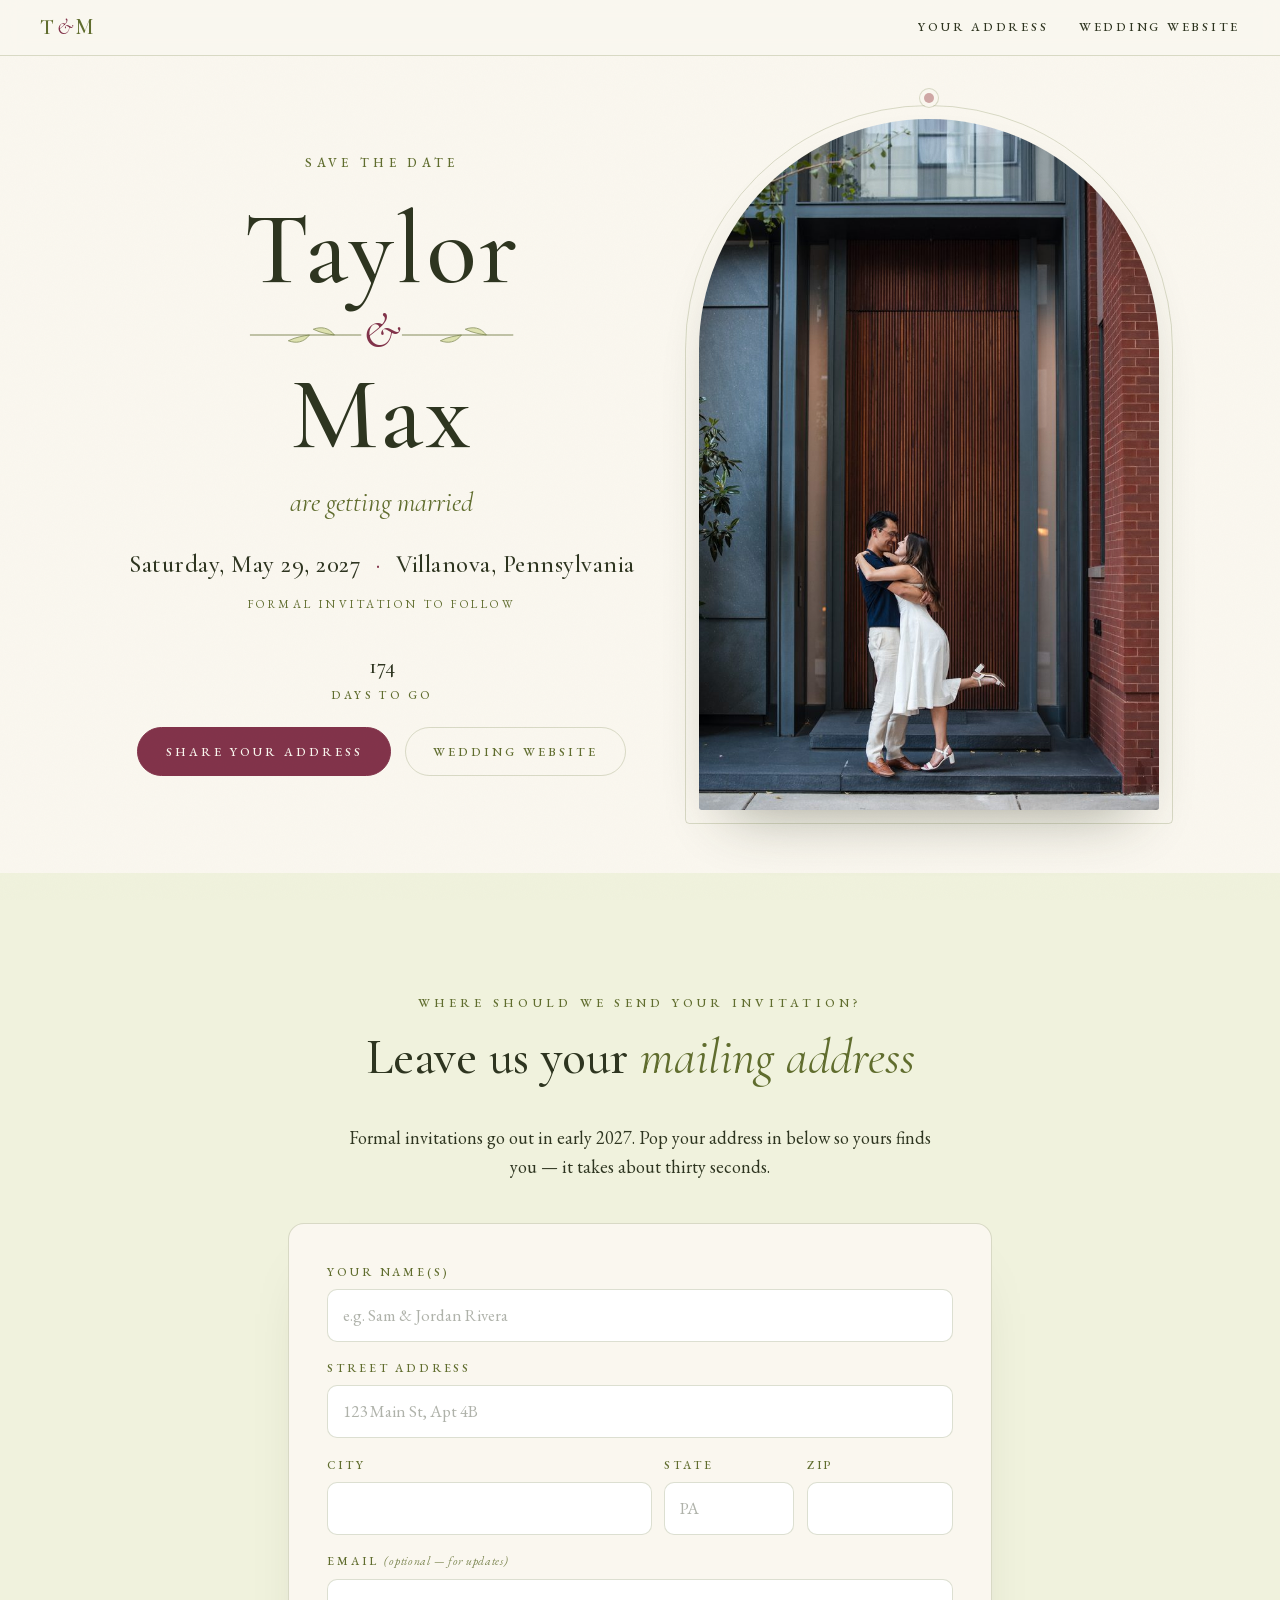
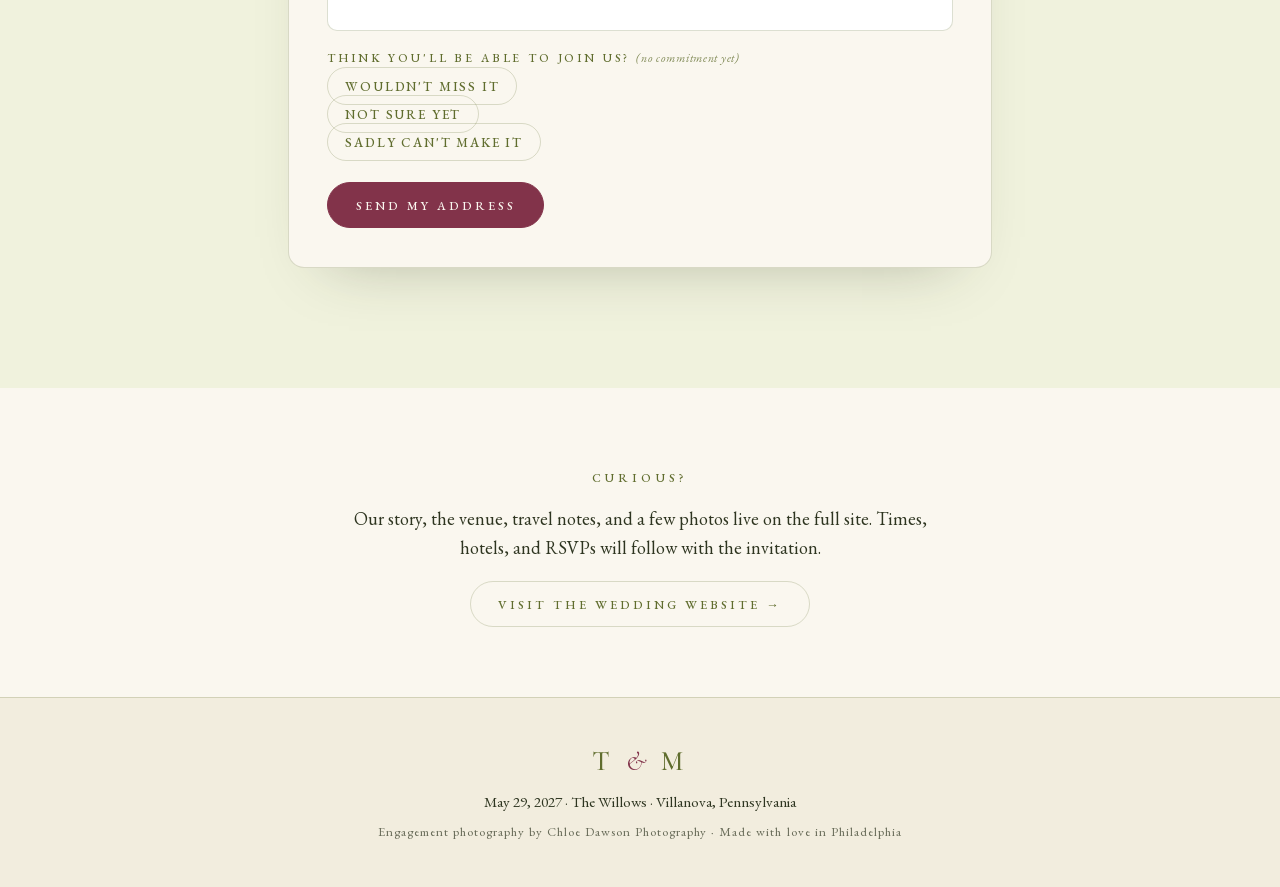
==== index.html @ 6a50643a "Save-the-date front door with mailing-address form; full site moved to /details/ (story trimmed, gal" ====
<!DOCTYPE html>
<html lang="en" class="no-js">
<head>
<meta charset="utf-8">
<meta name="viewport" content="width=device-width, initial-scale=1">
<title>Save the Date — Taylor &amp; Max, May 29, 2027</title>
<meta name="description" content="Save the date: Taylor &amp; Max are getting married Saturday, May 29, 2027 in Villanova, Pennsylvania. Share your mailing address so we can send your invitation.">
<link rel="canonical" href="https://maxandtaylor2027.com/">
<meta property="og:title" content="Save the Date — Taylor &amp; Max, May 29, 2027">
<meta property="og:description" content="Save the date: Taylor &amp; Max are getting married Saturday, May 29, 2027 in Villanova, Pennsylvania. Formal invitation to follow.">
<meta property="og:type" content="website">
<meta property="og:url" content="https://maxandtaylor2027.com/">
<meta property="og:image" content="https://maxandtaylor2027.com/img/og.jpg">
<meta property="og:image:width" content="1200">
<meta property="og:image:height" content="630">
<meta name="theme-color" content="#FAF7EF">
<link rel="icon" href="/favicon.svg" type="image/svg+xml">
<link rel="preload" href="/fonts/CormorantGaramond-400.woff2" as="font" type="font/woff2" crossorigin>
<link rel="preload" href="/fonts/CormorantGaramond-400i.woff2" as="font" type="font/woff2" crossorigin>
<link rel="stylesheet" href="/css/styles.css">
</head>
<body class="std">

<header class="topbar" id="top">
  <a class="monogram" href="#top" aria-label="Taylor and Max — back to top">T<span class="amp">&amp;</span>M</a>
  <nav class="topnav" aria-label="Sections">
    <a href="#address">Your address</a>
    <a href="/details/">Wedding website</a>
  </nav>
</header>

<main>

<section class="hero std-hero">
  <div class="hero-text">
    <p class="eyebrow reveal">Save the Date</p>
    <h1 class="names">
      <span class="reveal d1">Taylor</span>
      <span class="ampline reveal d2"><svg class="sprig sprig-left" viewBox="0 0 120 24" aria-hidden="true"><path d="M118 12 C 90 12, 60 12, 2 12" /><path d="M30 12 C 36 4, 44 3, 52 6 C 44 10, 36 11, 30 12 Z" class="leaf"/><path d="M56 12 C 62 20, 70 21, 78 18 C 70 14, 62 13, 56 12 Z" class="leaf"/></svg><em>&amp;</em><svg class="sprig" viewBox="0 0 120 24" aria-hidden="true"><path d="M2 12 C 30 12, 60 12, 118 12" /><path d="M90 12 C 84 4, 76 3, 68 6 C 76 10, 84 11, 90 12 Z" class="leaf"/><path d="M64 12 C 58 20, 50 21, 42 18 C 50 14, 58 13, 64 12 Z" class="leaf"/></svg></span>
      <span class="reveal d3">Max</span>
    </h1>
    <p class="hero-sub reveal d4"><em>are getting married</em></p>
    <p class="hero-date reveal d4">Saturday, May 29, 2027 <span class="dot">&middot;</span> Villanova, Pennsylvania</p>
    <p class="hero-note reveal d5">Formal invitation to follow</p>
    <div class="hero-meta reveal d5">
      <p class="countdown" id="countdown" aria-live="off"></p>
      <div class="hero-actions">
        <a class="btn" href="#address">Share your address</a>
        <a class="btn btn-ghost" href="/details/">Wedding website</a>
      </div>
    </div>
  </div>
  <figure class="hero-photo reveal-photo">
    <img src="/img/p150-md.jpg" srcset="/img/p150-md.jpg 733w, /img/p150-lg.jpg 1067w" sizes="(max-width: 900px) 92vw, 44vw" width="733" height="1100" alt="Taylor and Max kissing in a doorway, Taylor's heel kicked up" fetchpriority="high" decoding="async">
  </figure>
</section>

<section class="section address" id="address">
  <div class="measure">
    <p class="kicker reveal">Where should we send your invitation?</p>
    <h2 class="reveal">Leave us your <em>mailing address</em></h2>
    <p class="prose-wide center reveal">Formal invitations go out in early 2027. Pop your address in below so yours finds you &mdash; it takes about thirty seconds.</p>

    <form class="card reveal" id="addrForm" action="https://formsubmit.co/maxshinreceipts@gmail.com" method="POST" novalidate>
      <input type="hidden" name="_subject" value="Wedding address: new reply">
      <input type="hidden" name="_next" value="https://maxandtaylor2027.com/thanks/">
      <input type="hidden" name="_template" value="table">
      <input type="hidden" name="_captcha" value="false">
      <input type="text" name="_honey" class="hp" tabindex="-1" autocomplete="off" aria-hidden="true">

      <div class="field">
        <label for="f-name">Your name(s)</label>
        <input id="f-name" name="Name(s)" type="text" required autocomplete="name" placeholder="e.g. Sam &amp; Jordan Rivera">
      </div>
      <div class="field">
        <label for="f-street">Street address</label>
        <input id="f-street" name="Street" type="text" required autocomplete="street-address" placeholder="123 Main St, Apt 4B">
      </div>
      <div class="field-row">
        <div class="field grow">
          <label for="f-city">City</label>
          <input id="f-city" name="City" type="text" required autocomplete="address-level2">
        </div>
        <div class="field small">
          <label for="f-state">State</label>
          <input id="f-state" name="State" type="text" required autocomplete="address-level1" placeholder="PA">
        </div>
        <div class="field small">
          <label for="f-zip">ZIP</label>
          <input id="f-zip" name="ZIP" type="text" required inputmode="numeric" autocomplete="postal-code">
        </div>
      </div>
      <div class="field">
        <label for="f-email">Email <span class="opt">(optional &mdash; for updates)</span></label>
        <input id="f-email" name="Email" type="email" autocomplete="email">
      </div>

      <fieldset class="field choice">
        <legend>Think you'll be able to join us? <span class="opt">(no commitment yet)</span></legend>
        <label class="pill"><input type="radio" name="Planning to attend" value="Wouldn't miss it"><span>Wouldn't miss it</span></label>
        <label class="pill"><input type="radio" name="Planning to attend" value="Not sure yet"><span>Not sure yet</span></label>
        <label class="pill"><input type="radio" name="Planning to attend" value="Sadly can't make it"><span>Sadly can't make it</span></label>
      </fieldset>

      <div class="submit-row">
        <button class="btn" type="submit" id="submitBtn">Send my address</button>
        <p class="form-msg" id="formMsg" role="status" aria-live="polite"></p>
      </div>
    </form>

  </div>
</section>

<section class="section peek">
  <div class="measure center">
    <p class="kicker reveal">Curious?</p>
    <p class="prose-wide reveal">Our story, the venue, travel notes, and a few photos live on the full site. Times, hotels, and RSVPs will follow with the invitation.</p>
    <p class="reveal"><a class="btn btn-ghost" href="/details/">Visit the wedding website &rarr;</a></p>
  </div>
</section>

</main>

<footer class="footer">
  <p class="foot-monogram">T <em>&amp;</em> M</p>
  <p>May 29, 2027 &middot; The Willows &middot; Villanova, Pennsylvania</p>
  <p class="foot-credit">Engagement photography by Chloe Dawson Photography &middot; Made with love in Philadelphia</p>
</footer>

<script src="/js/main.js" defer></script>
<script src="/js/address.js" defer></script>
</body>
</html>
---- css/styles.css ----
/* ————————————————————————————————————————————————
   Taylor & Max · May 29 2027 · maxandtaylor2027.com
   Palette from Taylor's board: olive #606D2E · celadon #D5DB9C
   dusty rose #CFA7A5 · berry #82334A · cream paper base
———————————————————————————————————————————————— */

/* Variable fonts: one file per style covers the full weight range */
@font-face { font-family:'Cormorant Garamond'; src:url('/fonts/CormorantGaramond-400.woff2') format('woff2'); font-weight:400 600; font-style:normal; font-display:swap; }
@font-face { font-family:'Cormorant Garamond'; src:url('/fonts/CormorantGaramond-400i.woff2') format('woff2'); font-weight:400; font-style:italic; font-display:swap; }
@font-face { font-family:'EB Garamond'; src:url('/fonts/EBGaramond-400.woff2') format('woff2'); font-weight:400 500; font-style:normal; font-display:swap; }
@font-face { font-family:'EB Garamond'; src:url('/fonts/EBGaramond-400i.woff2') format('woff2'); font-weight:400; font-style:italic; font-display:swap; }

:root{
  --cream:#FAF7EF;
  --cream-deep:#F2EDDE;
  --wash:#F0F2DD;
  --celadon:#D5DB9C;
  --olive:#606D2E;
  --olive-deep:#3E4823;
  --ink:#2E3520;
  --rose:#CFA7A5;
  --rose-deep:#B98784;
  --berry:#82334A;
  --hairline:rgba(96,109,46,.22);
  --display:'Cormorant Garamond', 'Iowan Old Style', Georgia, serif;
  --body:'EB Garamond', Georgia, serif;
  --ease:cubic-bezier(.22,.61,.21,1);
}

*{ box-sizing:border-box; margin:0; padding:0; }
html{ scroll-behavior:smooth; }
body{
  font-family:var(--body);
  color:var(--ink);
  background:var(--cream);
  line-height:1.6;
  font-size:1.125rem;
  -webkit-font-smoothing:antialiased;
  overflow-x:hidden;
}
/* paper grain */
body::after{
  content:""; position:fixed; inset:0; z-index:3; pointer-events:none;
  background-image:url("data:image/svg+xml,%3Csvg xmlns='http://www.w3.org/2000/svg' width='240' height='240'%3E%3Cfilter id='n'%3E%3CfeTurbulence type='fractalNoise' baseFrequency='0.9' numOctaves='2'/%3E%3C/filter%3E%3Crect width='240' height='240' filter='url(%23n)' opacity='0.5'/%3E%3C/svg%3E");
  opacity:.05; mix-blend-mode:multiply;
}
img{ max-width:100%; display:block; }
a{ color:var(--berry); text-decoration-color:rgba(130,51,74,.35); text-underline-offset:3px; }
a:hover{ text-decoration-color:var(--berry); }
::selection{ background:var(--celadon); color:var(--ink); }

/* ————— top bar ————— */
.topbar{
  position:sticky; top:0; z-index:20;
  display:flex; align-items:center; justify-content:space-between;
  padding:.65rem clamp(1rem,4vw,2.5rem);
  background:color-mix(in srgb, var(--cream) 86%, transparent);
  backdrop-filter:blur(10px); -webkit-backdrop-filter:blur(10px);
  border-bottom:1px solid var(--hairline);
}
.monogram{
  font-family:var(--display); font-weight:600; font-size:1.35rem;
  letter-spacing:.12em; color:var(--olive); text-decoration:none;
}
.monogram .amp{ color:var(--berry); font-style:italic; font-weight:400; }
.topnav{ display:flex; gap:clamp(.9rem,2.5vw,1.9rem); overflow-x:auto; scrollbar-width:none; }
.topnav::-webkit-scrollbar{ display:none; }
.topnav a{
  font-family:var(--body); font-weight:500; font-size:.78rem;
  letter-spacing:.22em; text-transform:uppercase;
  color:var(--ink); text-decoration:none; white-space:nowrap;
  padding:.3rem 0; border-bottom:1px solid transparent;
  transition:color .25s, border-color .25s;
}
.topnav a:hover{ color:var(--berry); border-color:var(--berry); }

/* ————— hero ————— */
.hero{
  display:grid; grid-template-columns:1.05fr .95fr; align-items:center;
  gap:clamp(2rem,5vw,4.5rem);
  padding:clamp(2.5rem,7vh,5.5rem) clamp(1.25rem,6vw,5.5rem);
  min-height:88vh;
}
.hero-text{ max-width:34rem; justify-self:end; text-align:center; }
.eyebrow{
  font-size:.8rem; letter-spacing:.34em; text-transform:uppercase;
  color:var(--olive); font-weight:500; margin-bottom:clamp(1.2rem,3vh,2rem);
}
.names{ font-family:var(--display); font-weight:500; color:var(--ink); line-height:.95; }
.names > span{ display:block; }
.names span:first-child, .names span:last-child{ font-size:clamp(3.4rem,9vw,6.5rem); letter-spacing:.02em; }
.ampline{ display:flex; align-items:center; justify-content:center; gap:.9rem; margin:.5rem 0; }
.ampline em{
  font-family:var(--display); font-style:italic; font-weight:400;
  font-size:clamp(1.9rem,4.5vw,3.1rem); color:var(--berry); line-height:1;
}
.sprig{ width:clamp(60px,9vw,120px); height:24px; }
.sprig path{ fill:none; stroke:var(--olive); stroke-width:1.1; opacity:.75; }
.sprig path.leaf{ fill:var(--celadon); stroke:var(--olive); stroke-width:.8; }
.sprig-left{ transform:scaleX(-1); }
.hero-sub{
  font-family:var(--display); font-style:italic; font-size:clamp(1.25rem,2.6vw,1.7rem);
  color:var(--olive); margin-top:1.1rem;
}
.hero-date{
  font-family:var(--display); font-weight:500; font-size:clamp(1.15rem,2.4vw,1.55rem);
  color:var(--ink); margin-top:1.3rem; letter-spacing:.02em;
}
.hero-date .dot{ color:var(--berry); padding:0 .35em; }
.hero-note{
  font-family:var(--body); font-size:.72rem; letter-spacing:.3em; text-transform:uppercase;
  color:var(--olive); margin-top:.6rem;
}
.hero-meta{ margin-top:clamp(1.6rem,4vh,2.6rem); }
.countdown{
  font-family:var(--display); font-weight:500; font-size:1.35rem; color:var(--ink);
  min-height:1.6em;
}
.countdown small{
  font-family:var(--body); font-size:.72rem; letter-spacing:.3em; text-transform:uppercase;
  color:var(--olive); display:block; margin-top:.15rem;
}
.hero-actions{ display:flex; gap:.9rem; justify-content:center; margin-top:1.4rem; flex-wrap:wrap; }
.btn{
  font-family:var(--body); font-weight:500; font-size:.78rem;
  letter-spacing:.24em; text-transform:uppercase; text-decoration:none;
  color:var(--cream); background:var(--berry);
  padding:.85rem 1.7rem; border-radius:999px;
  border:1px solid var(--berry);
  transition:background .3s, color .3s, transform .3s var(--ease), box-shadow .3s;
}
.btn:hover{ background:#6E2A3E; transform:translateY(-2px); box-shadow:0 10px 24px -12px rgba(130,51,74,.55); }
.btn-ghost{ background:transparent; color:var(--olive); border-color:var(--hairline); }
.btn-ghost:hover{ background:var(--wash); color:var(--olive-deep); box-shadow:none; }

.hero-photo{ position:relative; justify-self:start; width:min(100%,460px); }
.hero-photo img{
  width:100%; height:auto;
  border-radius:999px 999px 12px 12px;
  box-shadow:0 30px 60px -30px rgba(46,53,32,.45);
}
.hero-photo::before{
  content:""; position:absolute; inset:-14px;
  border:1px solid var(--hairline);
  border-radius:999px 999px 18px 18px;
  pointer-events:none;
}
.hero-photo::after{
  content:""; position:absolute; top:-26px; left:50%; transform:translateX(-50%);
  width:10px; height:10px; border-radius:50%;
  background:var(--rose); box-shadow:0 0 0 4px var(--cream), 0 0 0 5px var(--hairline);
}

/* ————— shared section bits ————— */
.section{ padding:clamp(4rem,10vw,7.5rem) clamp(1.25rem,6vw,5.5rem); }
.measure{ max-width:44rem; margin-inline:auto; }
.wide{ max-width:72rem; margin-inline:auto; }
.center{ text-align:center; }
.kicker{
  font-size:.78rem; letter-spacing:.34em; text-transform:uppercase;
  color:var(--olive); font-weight:500; margin-bottom:1.1rem; text-align:center;
}
.kicker.light{ color:var(--celadon); }
h2{
  font-family:var(--display); font-weight:500; font-size:clamp(2rem,5vw,3.1rem);
  line-height:1.12; color:var(--ink); text-align:center; margin-bottom:clamp(1.6rem,4vw,2.4rem);
}
h2 em{ font-style:italic; color:var(--olive); }
.prose p{ margin-bottom:1.15rem; }
.prose .closer{
  font-family:var(--display); font-style:italic; font-size:1.4rem;
  color:var(--berry); text-align:center; margin-top:1.8rem;
}
.prose-wide{ max-width:38rem; margin-inline:auto; }

/* ————— story ————— */
.story{ padding-bottom:0; }
.story .prose p:first-of-type::first-letter{
  font-family:var(--display); font-size:3.4em; line-height:.8;
  float:left; padding:.08em .12em 0 0; color:var(--olive);
}
.story-band{ margin-top:clamp(3rem,7vw,5rem); margin-inline:calc(-1 * clamp(1.25rem,6vw,5.5rem)); }
.story-band img{ width:100%; max-height:70vh; object-fit:cover; object-position:center 40%; }

/* ————— weekend ————— */
.weekend{ background:var(--wash); border-block:1px solid var(--hairline); }
.venue{ margin:1.4rem 0; }
.venue-name{ font-family:var(--display); font-size:clamp(1.6rem,3.4vw,2.1rem); font-weight:500; color:var(--olive-deep); }
.venue-addr{ font-size:1rem; letter-spacing:.06em; margin-top:.2rem; }
.notecard{
  margin:2.2rem auto 0; max-width:34rem; text-align:left;
  background:var(--cream); border:1px solid var(--hairline); border-left:3px solid var(--rose);
  border-radius:10px; padding:1.25rem 1.5rem; font-size:1.02rem;
}
.notecard strong{ color:var(--olive-deep); }

/* ————— travel ————— */
.travel-grid{
  display:grid; grid-template-columns:repeat(3,1fr);
  gap:clamp(1.2rem,3vw,2.2rem); margin-top:clamp(2rem,5vw,3rem);
}
.travel-card{
  background:var(--cream); border:1px solid var(--hairline); border-radius:12px;
  padding:1.8rem 1.6rem; text-align:center;
  transition:transform .35s var(--ease), box-shadow .35s;
}
.travel-card:hover{ transform:translateY(-4px); box-shadow:0 18px 40px -24px rgba(46,53,32,.35); }
.ticon{ width:40px; height:40px; margin-inline:auto; margin-bottom:1rem; }
.ticon path{ fill:none; stroke:var(--olive); stroke-width:1.4; stroke-linecap:round; stroke-linejoin:round; }
.travel-card h3{
  font-family:var(--display); font-weight:600; font-size:1.25rem;
  color:var(--olive-deep); margin-bottom:.5rem; letter-spacing:.02em;
}
.travel-card p{ font-size:1rem; }

/* ————— gallery ————— */
.photos .wide > h2{ margin-bottom:0; }
.gallery{
  columns:3; column-gap:1.1rem;
  margin-top:clamp(2rem,5vw,3rem);
}
.ph{
  display:block; width:100%; margin-bottom:1.1rem;
  border:none; padding:0; background:none; cursor:pointer;
  border-radius:8px; overflow:hidden;
  box-shadow:0 14px 30px -20px rgba(46,53,32,.4);
}
.ph img{
  width:100%; height:auto;
  transition:transform .6s var(--ease), filter .6s;
}
.ph:hover img{ transform:scale(1.03); }
.ph:focus-visible{ outline:2px solid var(--berry); outline-offset:3px; }
.credit{
  margin-top:2rem; font-size:.85rem; letter-spacing:.18em; text-transform:uppercase;
  color:var(--olive); opacity:.85;
}

/* ————— rsvp ————— */
.rsvp{ background:var(--olive-deep); }
.rsvp h2{ color:var(--cream); }
.rsvp h2 em{ color:var(--celadon); }
.rsvp .prose-wide{ color:color-mix(in srgb, var(--cream) 88%, var(--celadon)); }

/* ————— registry ————— */
.registry{ padding-top:clamp(3rem,7vw,5rem); padding-bottom:clamp(3rem,7vw,5rem); }

/* ————— footer ————— */
.footer{
  background:var(--cream-deep); border-top:1px solid var(--hairline);
  text-align:center; padding:2.6rem 1.5rem 2.8rem; font-size:.95rem;
}
.foot-monogram{
  font-family:var(--display); font-size:1.7rem; font-weight:500;
  letter-spacing:.18em; color:var(--olive); margin-bottom:.4rem;
}
.foot-monogram em{ color:var(--berry); }
.foot-credit{ font-size:.8rem; letter-spacing:.08em; opacity:.7; margin-top:.5rem; }

/* ————— lightbox ————— */
.lightbox{ border:none; padding:0; background:transparent; max-width:100vw; max-height:100vh; }
.lightbox::backdrop{ background:rgba(30,34,20,.92); }
.lightbox[open]{ display:grid; place-items:center; width:100vw; height:100vh; }
.lightbox img{
  max-width:min(92vw,1000px); max-height:88vh; width:auto; height:auto;
  border-radius:6px; box-shadow:0 40px 80px -30px rgba(0,0,0,.6);
}
.lb-close,.lb-prev,.lb-next{
  position:fixed; z-index:2; border:none; cursor:pointer;
  background:rgba(250,247,239,.12); color:var(--cream);
  width:46px; height:46px; border-radius:50%;
  font-size:1.6rem; line-height:1; display:grid; place-items:center;
  transition:background .25s;
  -webkit-backdrop-filter:blur(6px); backdrop-filter:blur(6px);
}
.lb-close:hover,.lb-prev:hover,.lb-next:hover{ background:rgba(250,247,239,.28); }
.lb-close{ top:1rem; right:1rem; }
.lb-prev{ left:1rem; top:50%; transform:translateY(-50%); }
.lb-next{ right:1rem; top:50%; transform:translateY(-50%); }

/* ————— reveal animation (skipped entirely when JS is absent) ————— */
html:not(.no-js) .reveal, html:not(.no-js) .reveal-photo{ opacity:0; transform:translateY(20px); transition:opacity .9s var(--ease), transform .9s var(--ease); }
html:not(.no-js) .reveal-photo{ transform:translateY(26px) scale(.985); }
html:not(.no-js) .in{ opacity:1; transform:none; }
.d1{ transition-delay:.12s; } .d2{ transition-delay:.24s; } .d3{ transition-delay:.36s; }
.d4{ transition-delay:.48s; } .d5{ transition-delay:.6s; }

@media (prefers-reduced-motion: reduce){
  html{ scroll-behavior:auto; }
  html:not(.no-js) .reveal, html:not(.no-js) .reveal-photo{ opacity:1; transform:none; transition:none; }
  .ph img, .btn, .travel-card{ transition:none; }
}

/* ————— responsive ————— */
@media (max-width: 980px){
  .hero{ grid-template-columns:1fr; min-height:auto; padding-top:2.5rem; }
  .hero-text{ justify-self:center; order:1; }
  .hero-photo{ order:2; justify-self:center; width:min(88vw,420px); }
  .gallery{ columns:2; }
}
@media (max-width: 640px){
  body{ font-size:1.06rem; }
  .topbar{ flex-direction:column; gap:.4rem; padding-bottom:.55rem; }
  .gallery{ columns:1; }
  .story-band{ margin-inline:calc(-1 * clamp(1.25rem,6vw,5.5rem)); }
  .travel-grid{ grid-template-columns:1fr; }
  .lb-prev{ left:.4rem; } .lb-next{ right:.4rem; }
}

/* ————— save-the-date: address card ————— */
.address{ background:var(--wash); }
.address .prose-wide{ margin-bottom:clamp(1.8rem,4vw,2.6rem); }
.card{
  background:var(--cream); border:1px solid var(--hairline); border-radius:16px;
  padding:clamp(1.4rem,4vw,2.4rem); box-shadow:0 30px 60px -40px rgba(46,53,32,.35);
}
.hp{ position:absolute; left:-9999px; width:1px; height:1px; opacity:0; }
.field{ margin-bottom:1.1rem; }
.field label, .field legend{
  display:block; font-size:.74rem; letter-spacing:.24em; text-transform:uppercase;
  color:var(--olive); font-weight:500; margin-bottom:.45rem;
}
.field .opt{ letter-spacing:.06em; text-transform:none; font-style:italic; font-weight:400; opacity:.8; }
.field input[type=text], .field input[type=email]{
  width:100%; font:inherit; font-size:1.05rem; color:var(--ink);
  background:#fff; border:1px solid var(--hairline); border-radius:10px;
  padding:.75rem .9rem; outline:none; transition:border-color .2s, box-shadow .2s;
}
.field input:focus{ border-color:var(--olive); box-shadow:0 0 0 3px rgba(96,109,46,.14); }
.field input::placeholder{ color:rgba(46,53,32,.38); }
.field-row{ display:grid; grid-template-columns:1fr; gap:0 .8rem; }
@media (min-width:560px){ .field-row{ grid-template-columns:2fr .8fr .9fr; } }
fieldset.choice{ border:0; padding:0; }
.pill{ display:inline-flex; margin:0 .5rem .5rem 0; cursor:pointer; }
.pill input{ position:absolute; opacity:0; width:1px; height:1px; }
.pill span{
  font-size:.82rem; letter-spacing:.14em; text-transform:uppercase; font-weight:500;
  color:var(--olive); border:1px solid var(--hairline); border-radius:999px;
  padding:.6rem 1.05rem; transition:background .2s, color .2s, border-color .2s;
}
.pill input:checked + span{ background:var(--olive); color:var(--cream); border-color:var(--olive); }
.pill input:focus-visible + span{ box-shadow:0 0 0 3px rgba(96,109,46,.25); }
.submit-row{ margin-top:1.4rem; display:flex; align-items:center; gap:1rem; flex-wrap:wrap; }
.submit-row .btn{ cursor:pointer; }
.submit-row .btn[disabled]{ opacity:.6; cursor:default; transform:none; box-shadow:none; }
.form-msg{ font-size:.95rem; color:var(--olive-deep); min-height:1.3em; }
.form-msg.bad{ color:var(--berry); }
.thanks{ text-align:center; }
.thanks-mono{ font-family:var(--display); font-size:1.4rem; letter-spacing:.2em; color:var(--olive); }
.thanks-mono em{ color:var(--berry); font-style:italic; }
.thanks h3{ font-family:var(--display); font-weight:500; font-size:clamp(1.7rem,4vw,2.4rem); color:var(--ink); margin:.6rem 0 .8rem; }
.thanks p{ margin-bottom:1rem; }
.peek{ padding-top:clamp(3rem,7vw,5rem); padding-bottom:clamp(3rem,7vw,5rem); }
.peek .prose-wide{ margin-bottom:1.6rem; }
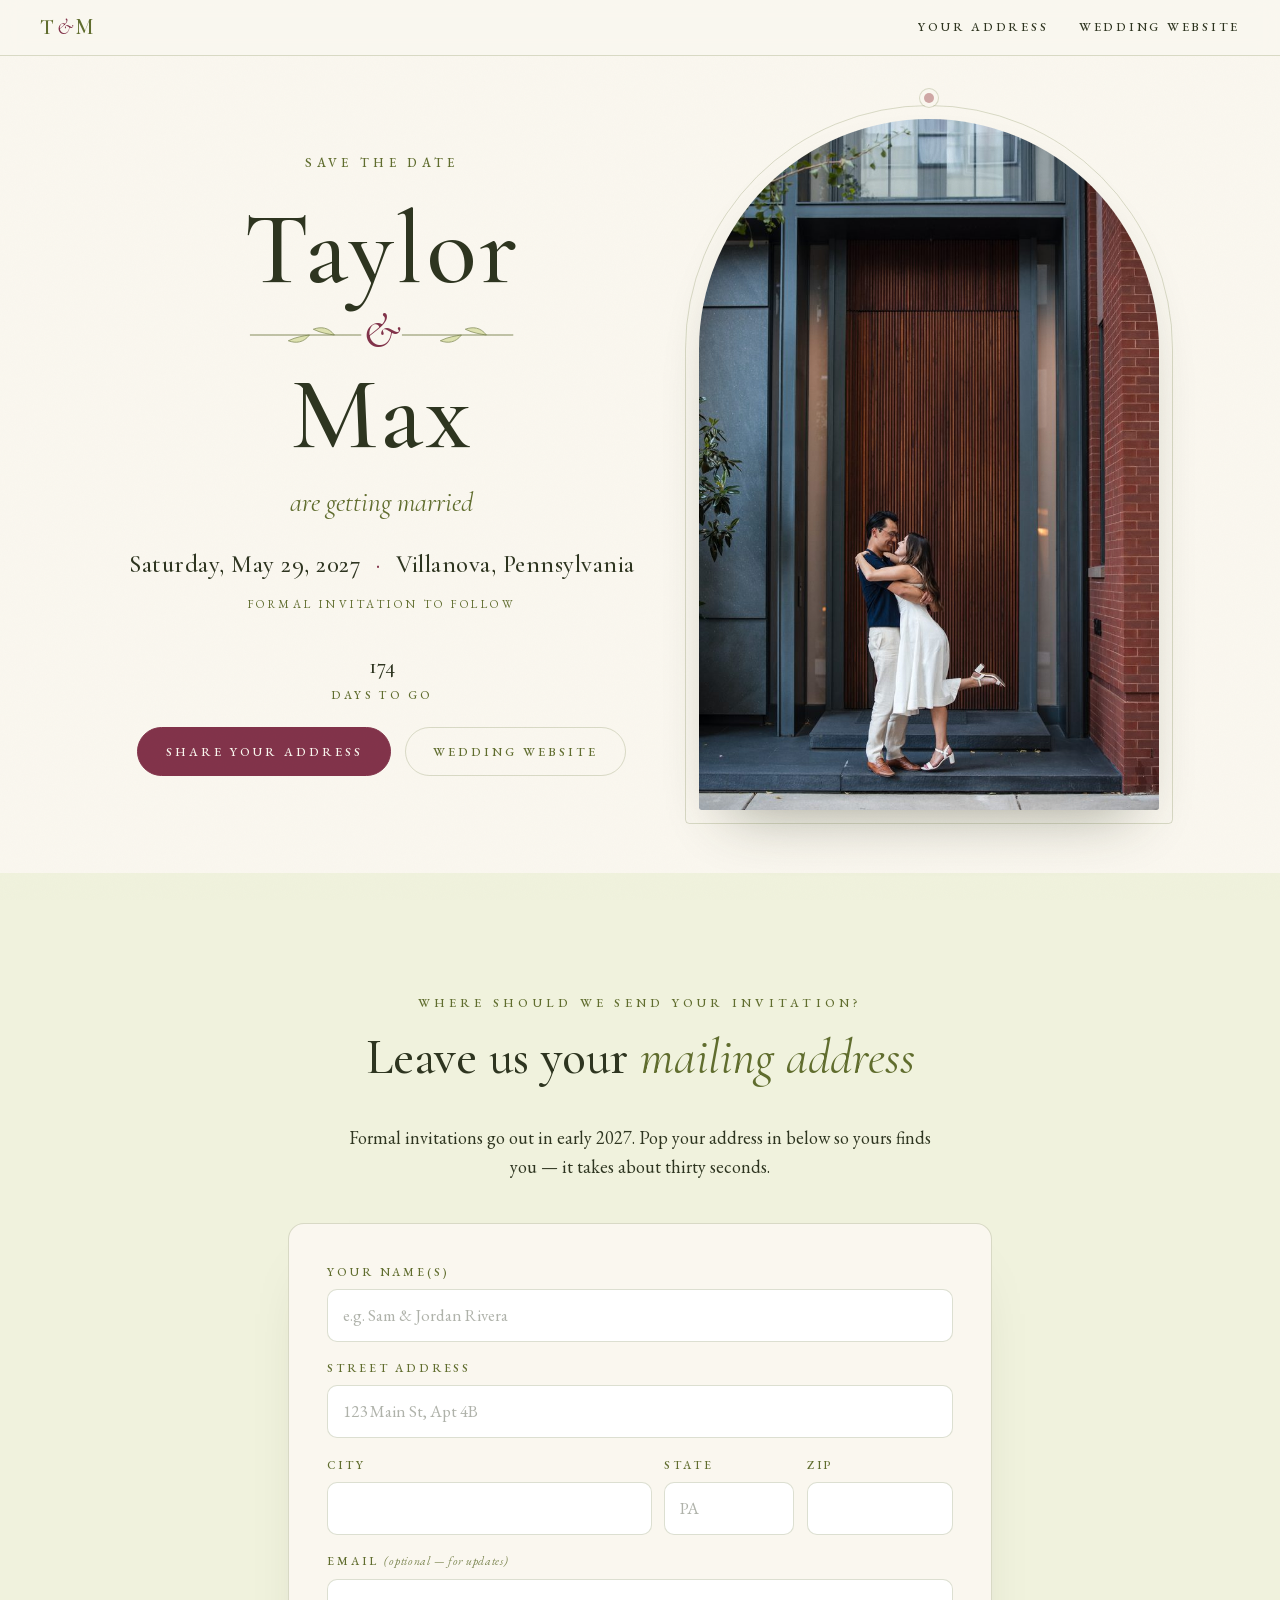
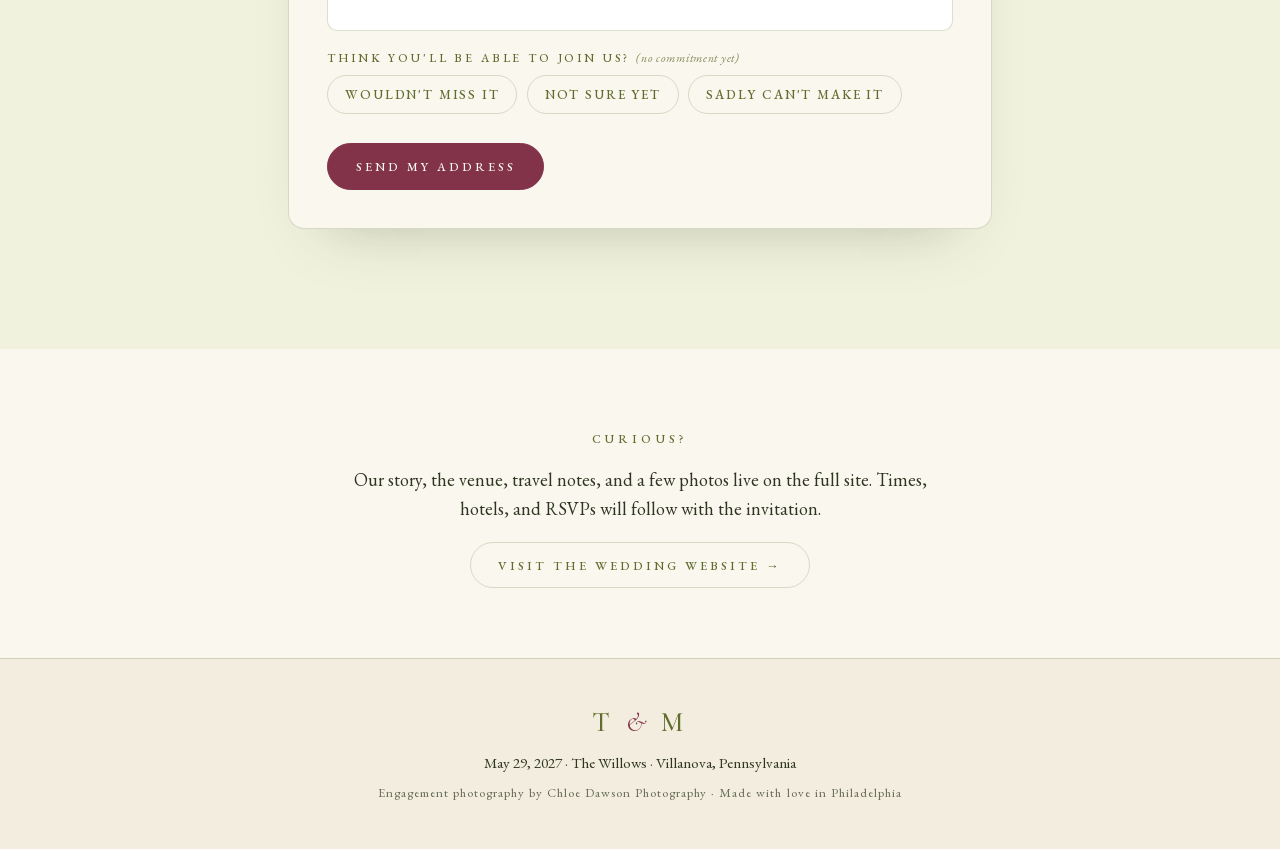
==== commit 9577b487: "Fix attend pills overlapping: flex row with gap" ====
--- a/index.html
+++ b/index.html
@@ -97,9 +97,11 @@
 
       <fieldset class="field choice">
         <legend>Think you'll be able to join us? <span class="opt">(no commitment yet)</span></legend>
-        <label class="pill"><input type="radio" name="Planning to attend" value="Wouldn't miss it"><span>Wouldn't miss it</span></label>
-        <label class="pill"><input type="radio" name="Planning to attend" value="Not sure yet"><span>Not sure yet</span></label>
-        <label class="pill"><input type="radio" name="Planning to attend" value="Sadly can't make it"><span>Sadly can't make it</span></label>
+        <div class="pills">
+          <label class="pill"><input type="radio" name="Planning to attend" value="Wouldn't miss it"><span>Wouldn't miss it</span></label>
+          <label class="pill"><input type="radio" name="Planning to attend" value="Not sure yet"><span>Not sure yet</span></label>
+          <label class="pill"><input type="radio" name="Planning to attend" value="Sadly can't make it"><span>Sadly can't make it</span></label>
+        </div>
       </fieldset>
 
       <div class="submit-row">
--- a/css/styles.css
+++ b/css/styles.css
@@ -330,13 +330,15 @@
 .field input::placeholder{ color:rgba(46,53,32,.38); }
 .field-row{ display:grid; grid-template-columns:1fr; gap:0 .8rem; }
 @media (min-width:560px){ .field-row{ grid-template-columns:2fr .8fr .9fr; } }
-fieldset.choice{ border:0; padding:0; }
-.pill{ display:inline-flex; margin:0 .5rem .5rem 0; cursor:pointer; }
-.pill input{ position:absolute; opacity:0; width:1px; height:1px; }
+fieldset.choice{ border:0; padding:0; min-width:0; }
+.pills{ display:flex; flex-wrap:wrap; gap:.6rem; }
+.pill{ position:relative; display:inline-flex; cursor:pointer; line-height:1.2; }
+.pill input{ position:absolute; opacity:0; width:1px; height:1px; margin:0; }
 .pill span{
+  display:inline-block; white-space:nowrap;
   font-size:.82rem; letter-spacing:.14em; text-transform:uppercase; font-weight:500;
   color:var(--olive); border:1px solid var(--hairline); border-radius:999px;
-  padding:.6rem 1.05rem; transition:background .2s, color .2s, border-color .2s;
+  padding:.65rem 1.05rem; transition:background .2s, color .2s, border-color .2s;
 }
 .pill input:checked + span{ background:var(--olive); color:var(--cream); border-color:var(--olive); }
 .pill input:focus-visible + span{ box-shadow:0 0 0 3px rgba(96,109,46,.25); }
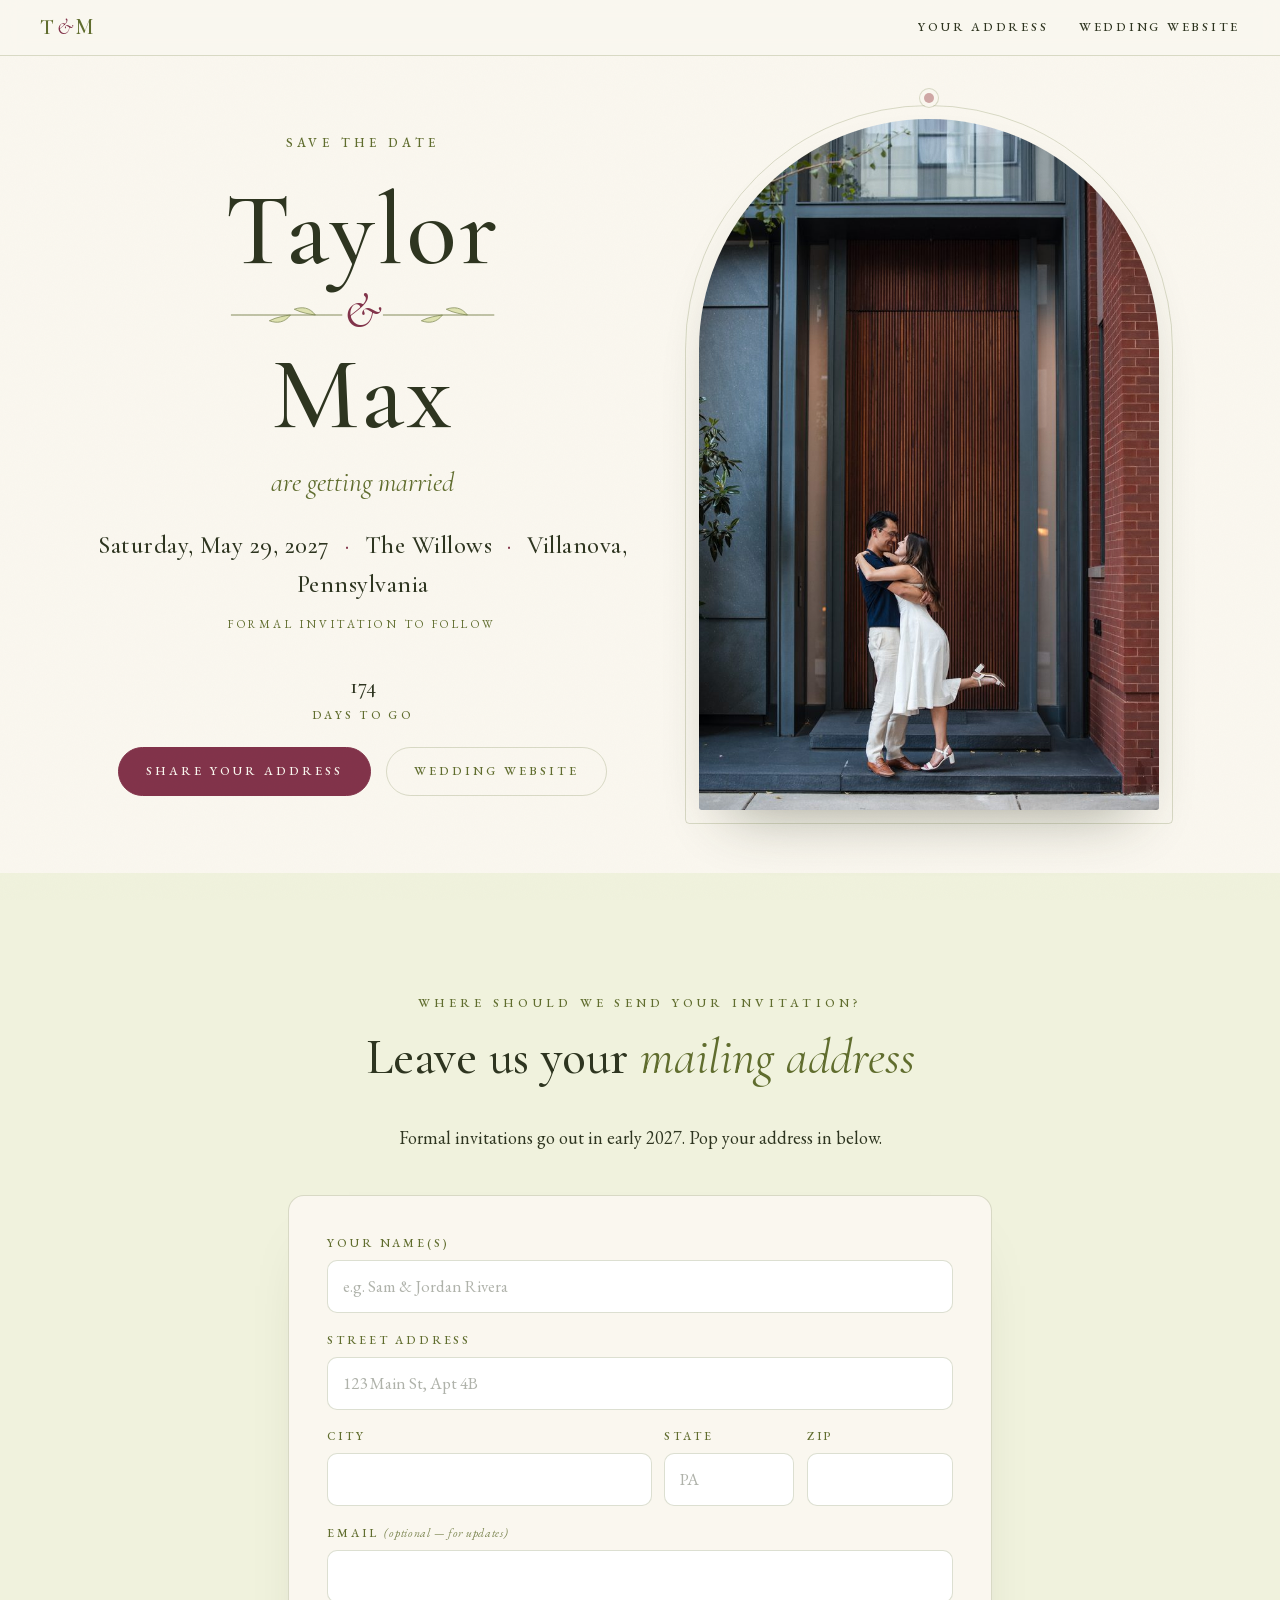
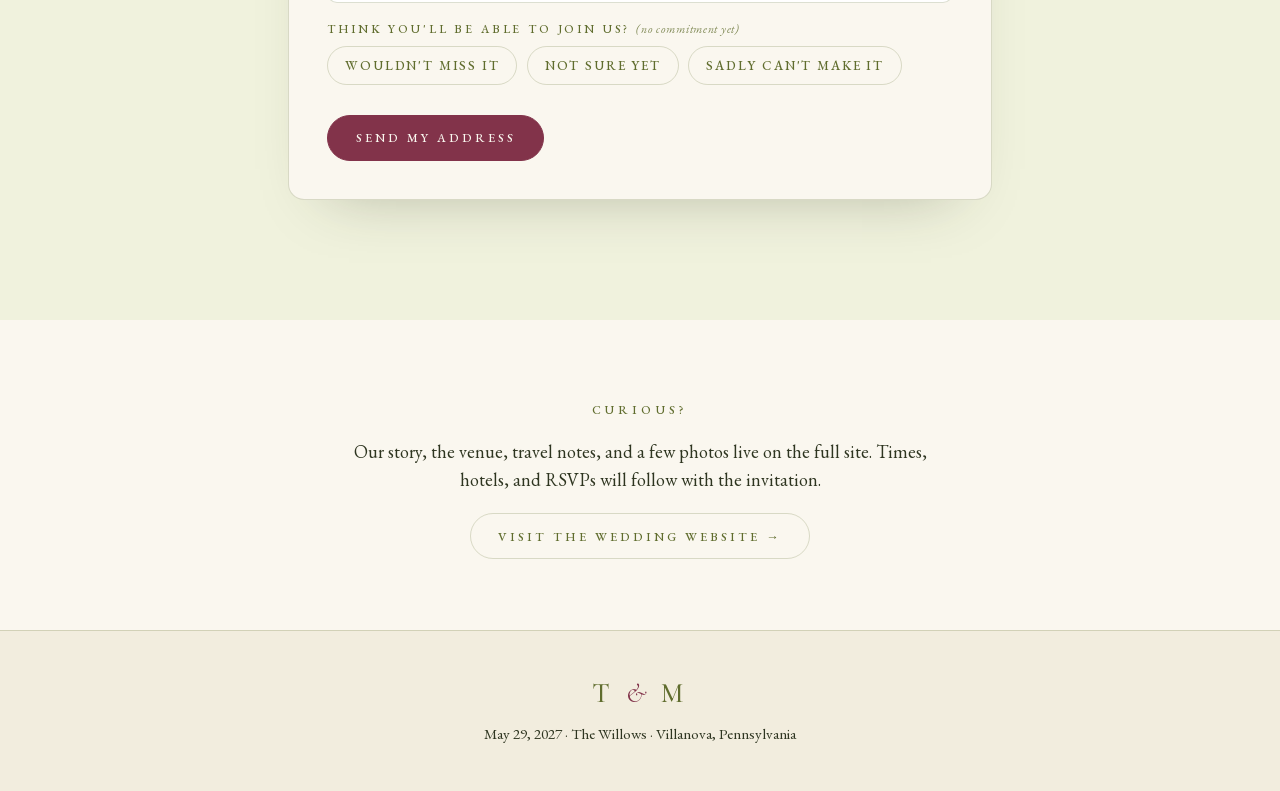
==== commit 7111a718: "Copy: add The Willows to hero date line; drop thirty-seconds line and footer credit" ====
--- a/index.html
+++ b/index.html
@@ -40,7 +40,7 @@
       <span class="reveal d3">Max</span>
     </h1>
     <p class="hero-sub reveal d4"><em>are getting married</em></p>
-    <p class="hero-date reveal d4">Saturday, May 29, 2027 <span class="dot">&middot;</span> Villanova, Pennsylvania</p>
+    <p class="hero-date reveal d4">Saturday, May 29, 2027 <span class="dot">&middot;</span> The Willows <span class="dot">&middot;</span> Villanova, Pennsylvania</p>
     <p class="hero-note reveal d5">Formal invitation to follow</p>
     <div class="hero-meta reveal d5">
       <p class="countdown" id="countdown" aria-live="off"></p>
@@ -59,9 +59,9 @@
   <div class="measure">
     <p class="kicker reveal">Where should we send your invitation?</p>
     <h2 class="reveal">Leave us your <em>mailing address</em></h2>
-    <p class="prose-wide center reveal">Formal invitations go out in early 2027. Pop your address in below so yours finds you &mdash; it takes about thirty seconds.</p>
+    <p class="prose-wide center reveal">Formal invitations go out in early 2027. Pop your address in below.</p>
 
-    <form class="card reveal" id="addrForm" action="https://formsubmit.co/maxshinreceipts@gmail.com" method="POST" novalidate>
+    <form class="card reveal" id="addrForm" action="https://formsubmit.co/7de4011917ab6d1e90d967f434c3e669" method="POST" novalidate>
       <input type="hidden" name="_subject" value="Wedding address: new reply">
       <input type="hidden" name="_next" value="https://maxandtaylor2027.com/thanks/">
       <input type="hidden" name="_template" value="table">
@@ -126,7 +126,6 @@
 <footer class="footer">
   <p class="foot-monogram">T <em>&amp;</em> M</p>
   <p>May 29, 2027 &middot; The Willows &middot; Villanova, Pennsylvania</p>
-  <p class="foot-credit">Engagement photography by Chloe Dawson Photography &middot; Made with love in Philadelphia</p>
 </footer>
 
 <script src="/js/main.js" defer></script>
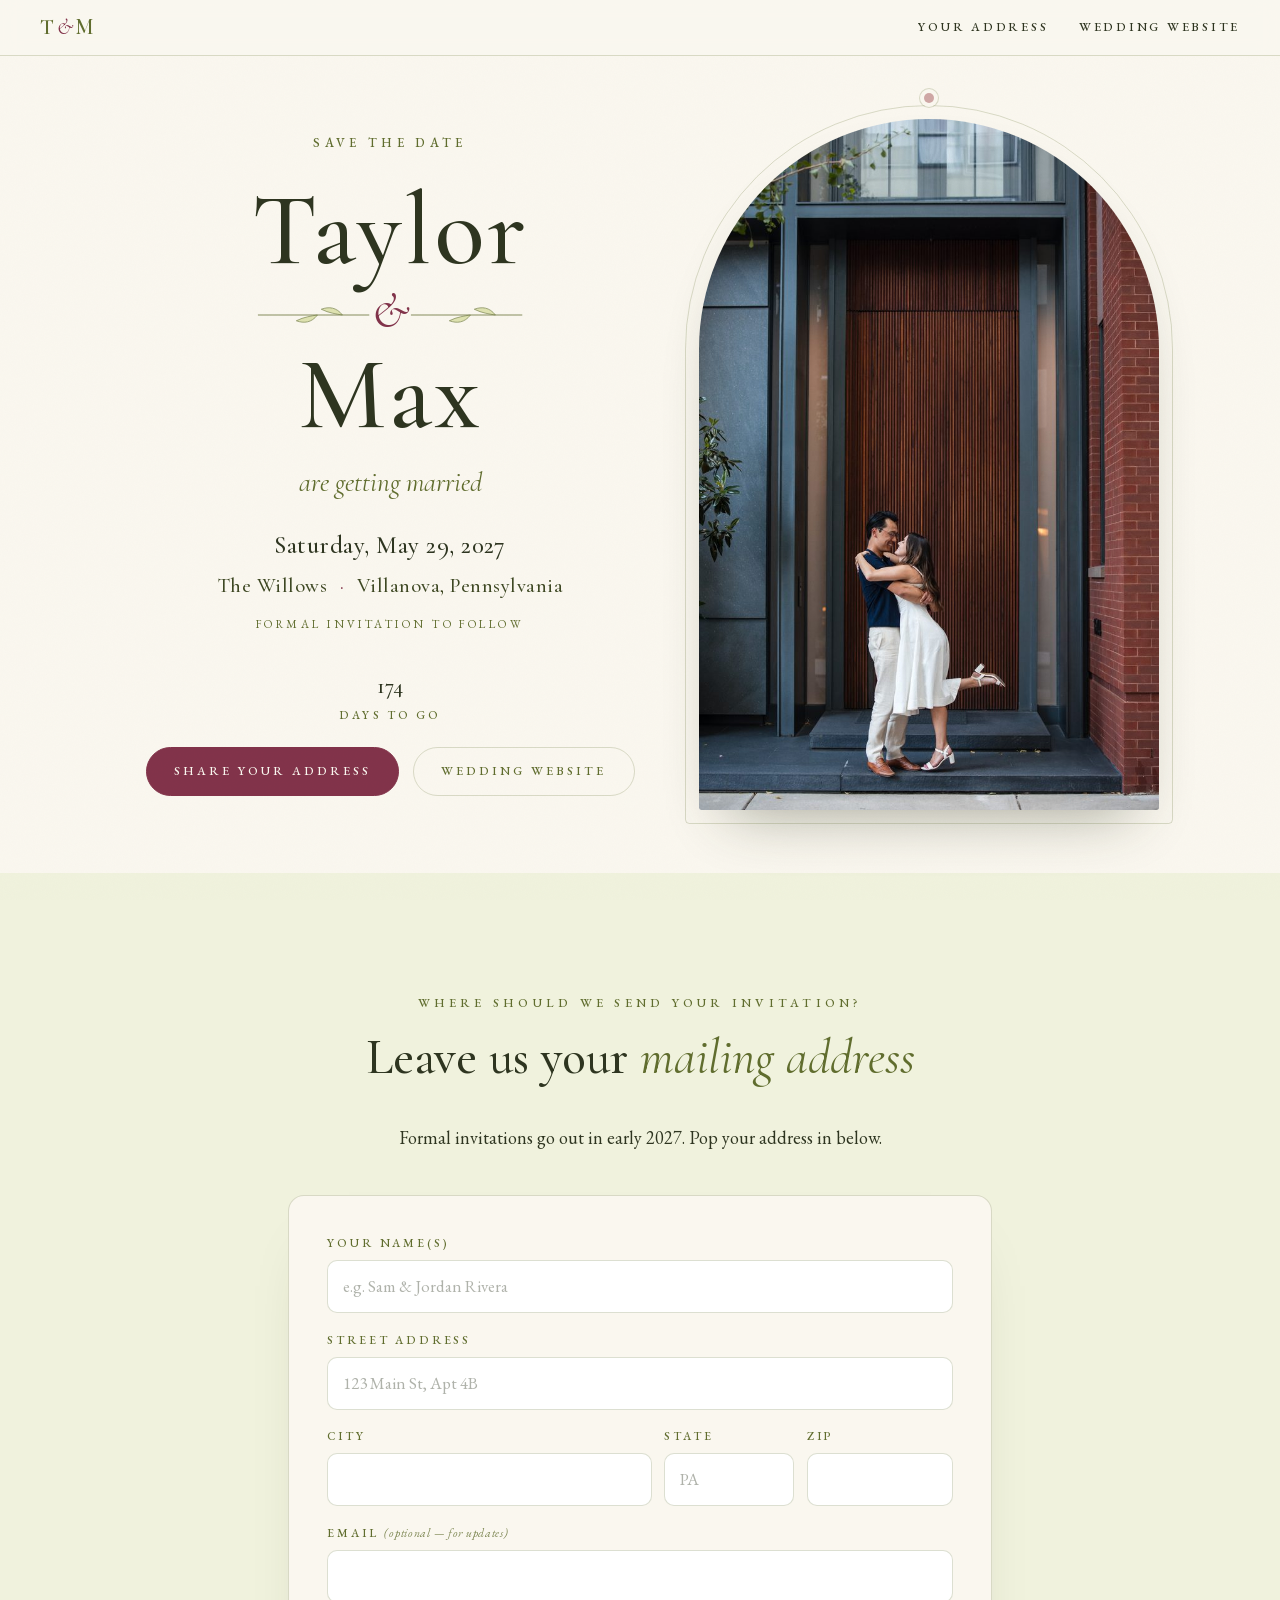
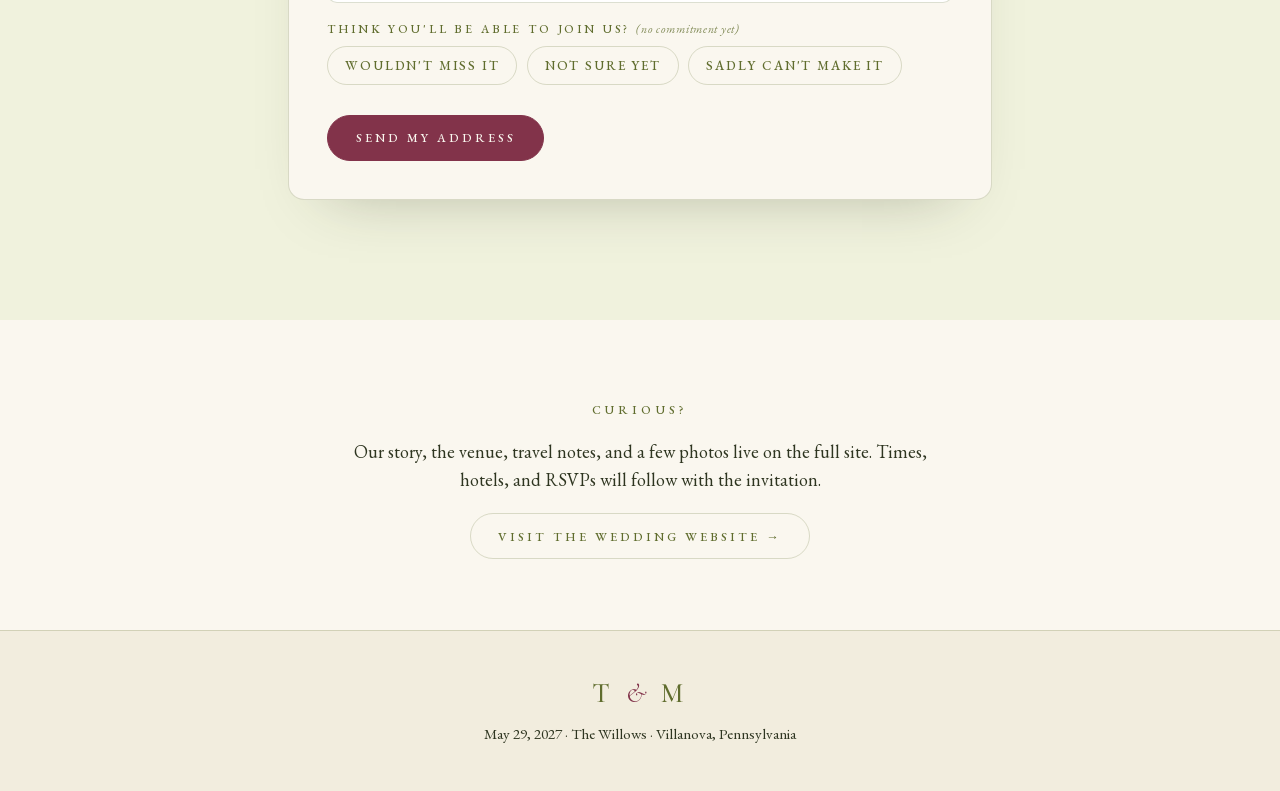
==== commit ccd4024e: "Hero date: two-line break with venue" ====
--- a/index.html
+++ b/index.html
@@ -40,7 +40,7 @@
       <span class="reveal d3">Max</span>
     </h1>
     <p class="hero-sub reveal d4"><em>are getting married</em></p>
-    <p class="hero-date reveal d4">Saturday, May 29, 2027 <span class="dot">&middot;</span> The Willows <span class="dot">&middot;</span> Villanova, Pennsylvania</p>
+    <p class="hero-date reveal d4">Saturday, May 29, 2027<br><span class="hero-venue">The Willows <span class="dot">&middot;</span> Villanova, Pennsylvania</span></p>
     <p class="hero-note reveal d5">Formal invitation to follow</p>
     <div class="hero-meta reveal d5">
       <p class="countdown" id="countdown" aria-live="off"></p>
--- a/css/styles.css
+++ b/css/styles.css
@@ -354,3 +354,4 @@
 .thanks p{ margin-bottom:1rem; }
 .peek{ padding-top:clamp(3rem,7vw,5rem); padding-bottom:clamp(3rem,7vw,5rem); }
 .peek .prose-wide{ margin-bottom:1.6rem; }
+.hero-date .hero-venue{ display:inline-block; font-size:.82em; color:var(--olive-deep); margin-top:.15em; }
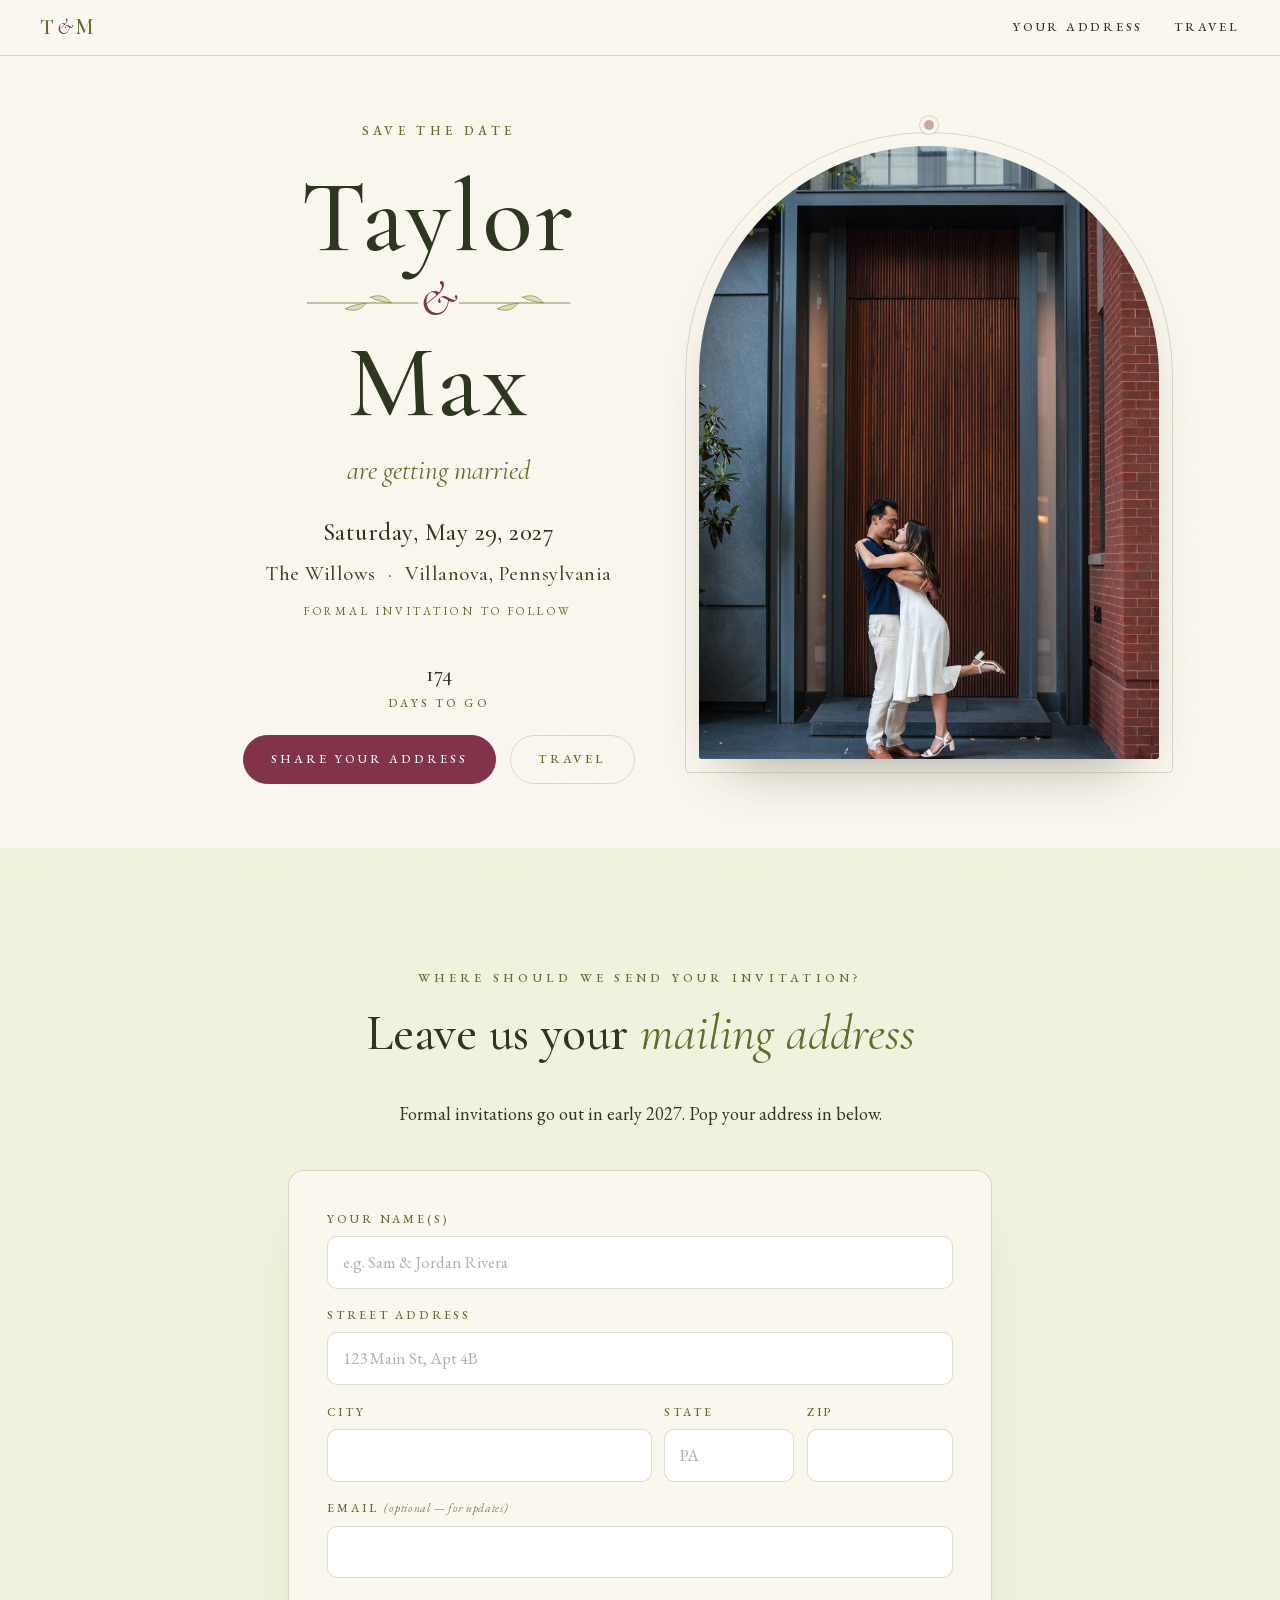
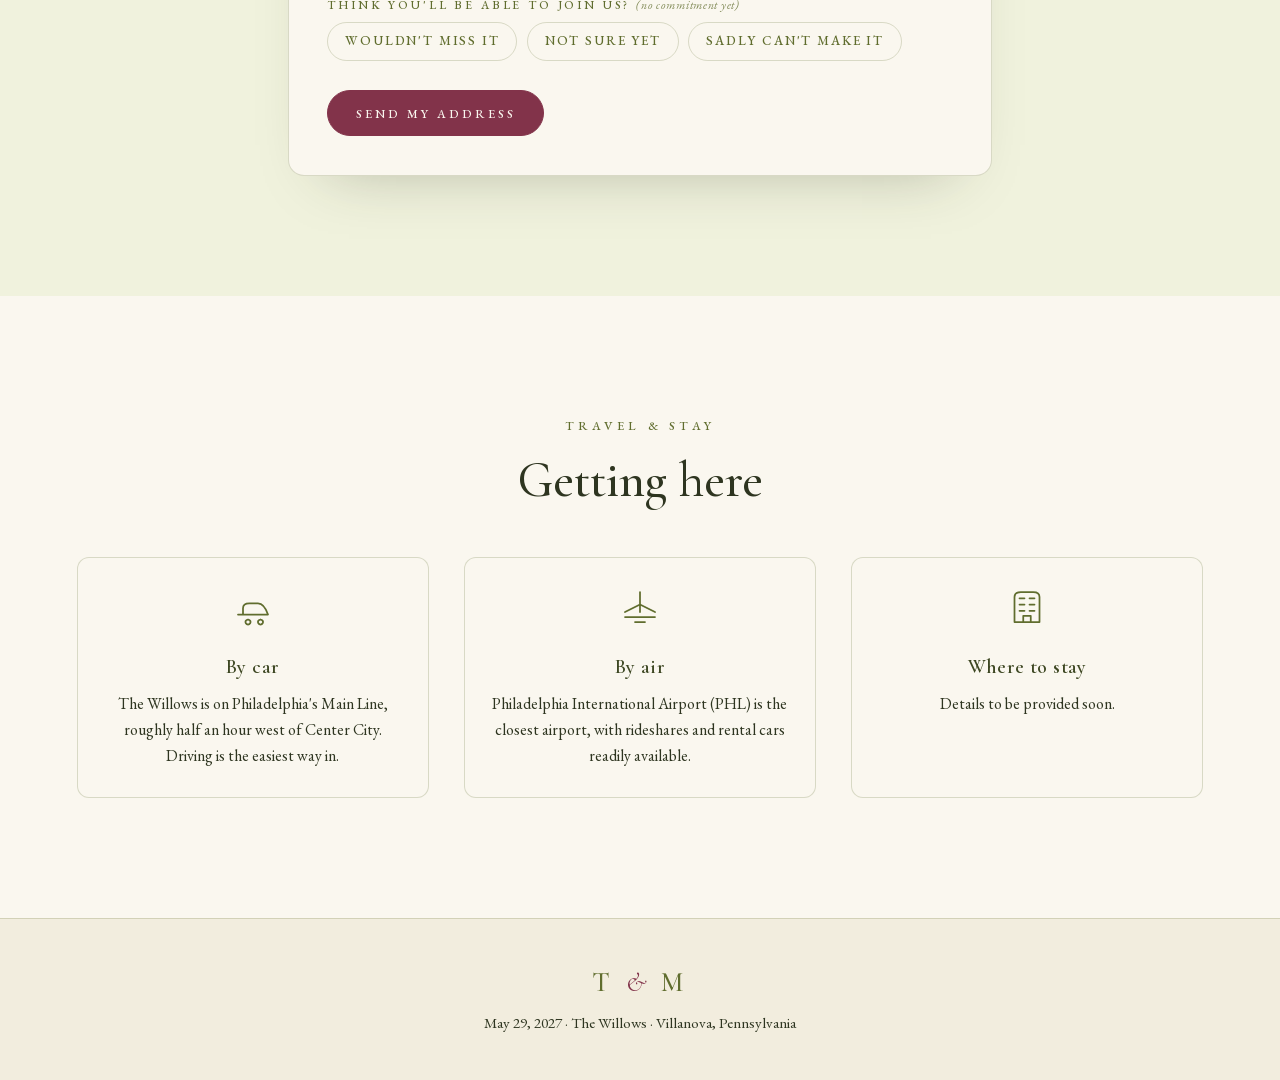
==== commit 6ec33571: "Save-the-date is the whole site: add Travel (car/air/stay TBD), retire /details/ (redirects home), d" ====
--- a/index.html
+++ b/index.html
@@ -25,7 +25,7 @@
   <a class="monogram" href="#top" aria-label="Taylor and Max — back to top">T<span class="amp">&amp;</span>M</a>
   <nav class="topnav" aria-label="Sections">
     <a href="#address">Your address</a>
-    <a href="/details/">Wedding website</a>
+    <a href="#travel">Travel</a>
   </nav>
 </header>
 
@@ -46,7 +46,7 @@
       <p class="countdown" id="countdown" aria-live="off"></p>
       <div class="hero-actions">
         <a class="btn" href="#address">Share your address</a>
-        <a class="btn btn-ghost" href="/details/">Wedding website</a>
+        <a class="btn btn-ghost" href="#travel">Travel</a>
       </div>
     </div>
   </div>
@@ -113,11 +113,27 @@
   </div>
 </section>
 
-<section class="section peek">
-  <div class="measure center">
-    <p class="kicker reveal">Curious?</p>
-    <p class="prose-wide reveal">Our story, the venue, travel notes, and a few photos live on the full site. Times, hotels, and RSVPs will follow with the invitation.</p>
-    <p class="reveal"><a class="btn btn-ghost" href="/details/">Visit the wedding website &rarr;</a></p>
+<section class="section travel" id="travel">
+  <div class="wide">
+    <p class="kicker center reveal">Travel &amp; Stay</p>
+    <h2 class="center reveal">Getting here</h2>
+    <div class="travel-grid">
+      <article class="travel-card reveal">
+        <svg class="ticon" viewBox="0 0 32 32" aria-hidden="true"><path d="M4 22 L28 22 M8 22 L8 17 C8 14 10 13 13 13 L20 13 C24 13 26 16 28 22 M12 26 a2 2 0 1 0 0.01 0 M22 26 a2 2 0 1 0 0.01 0"/></svg>
+        <h3>By car</h3>
+        <p>The Willows is on Philadelphia's Main Line, roughly half an hour west of Center City. Driving is the easiest way in.</p>
+      </article>
+      <article class="travel-card reveal d1">
+        <svg class="ticon" viewBox="0 0 32 32" aria-hidden="true"><path d="M4 24 L28 24 M16 4 L16 14 M16 14 L28 20 M16 14 L4 20 M16 14 L16 20 M12 28 L20 28"/></svg>
+        <h3>By air</h3>
+        <p>Philadelphia International Airport (PHL) is the closest airport, with rideshares and rental cars readily available.</p>
+      </article>
+      <article class="travel-card reveal d2">
+        <svg class="ticon" viewBox="0 0 32 32" aria-hidden="true"><path d="M6 28 L6 8 C6 5 8 4 11 4 L21 4 C24 4 26 5 26 8 L26 28 M6 28 L26 28 M10 9 L14 9 M18 9 L22 9 M10 14 L14 14 M18 14 L22 14 M10 19 L14 19 M18 19 L22 19 M13 28 L13 23 L19 23 L19 28"/></svg>
+        <h3>Where to stay</h3>
+        <p>Details to be provided soon.</p>
+      </article>
+    </div>
   </div>
 </section>
 
--- a/css/styles.css
+++ b/css/styles.css
@@ -135,7 +135,7 @@
 
 .hero-photo{ position:relative; justify-self:start; width:min(100%,460px); }
 .hero-photo img{
-  width:100%; height:auto;
+  width:100%; height:auto; aspect-ratio:3/4; object-fit:cover; object-position:34% 50%;
   border-radius:999px 999px 12px 12px;
   box-shadow:0 30px 60px -30px rgba(46,53,32,.45);
 }
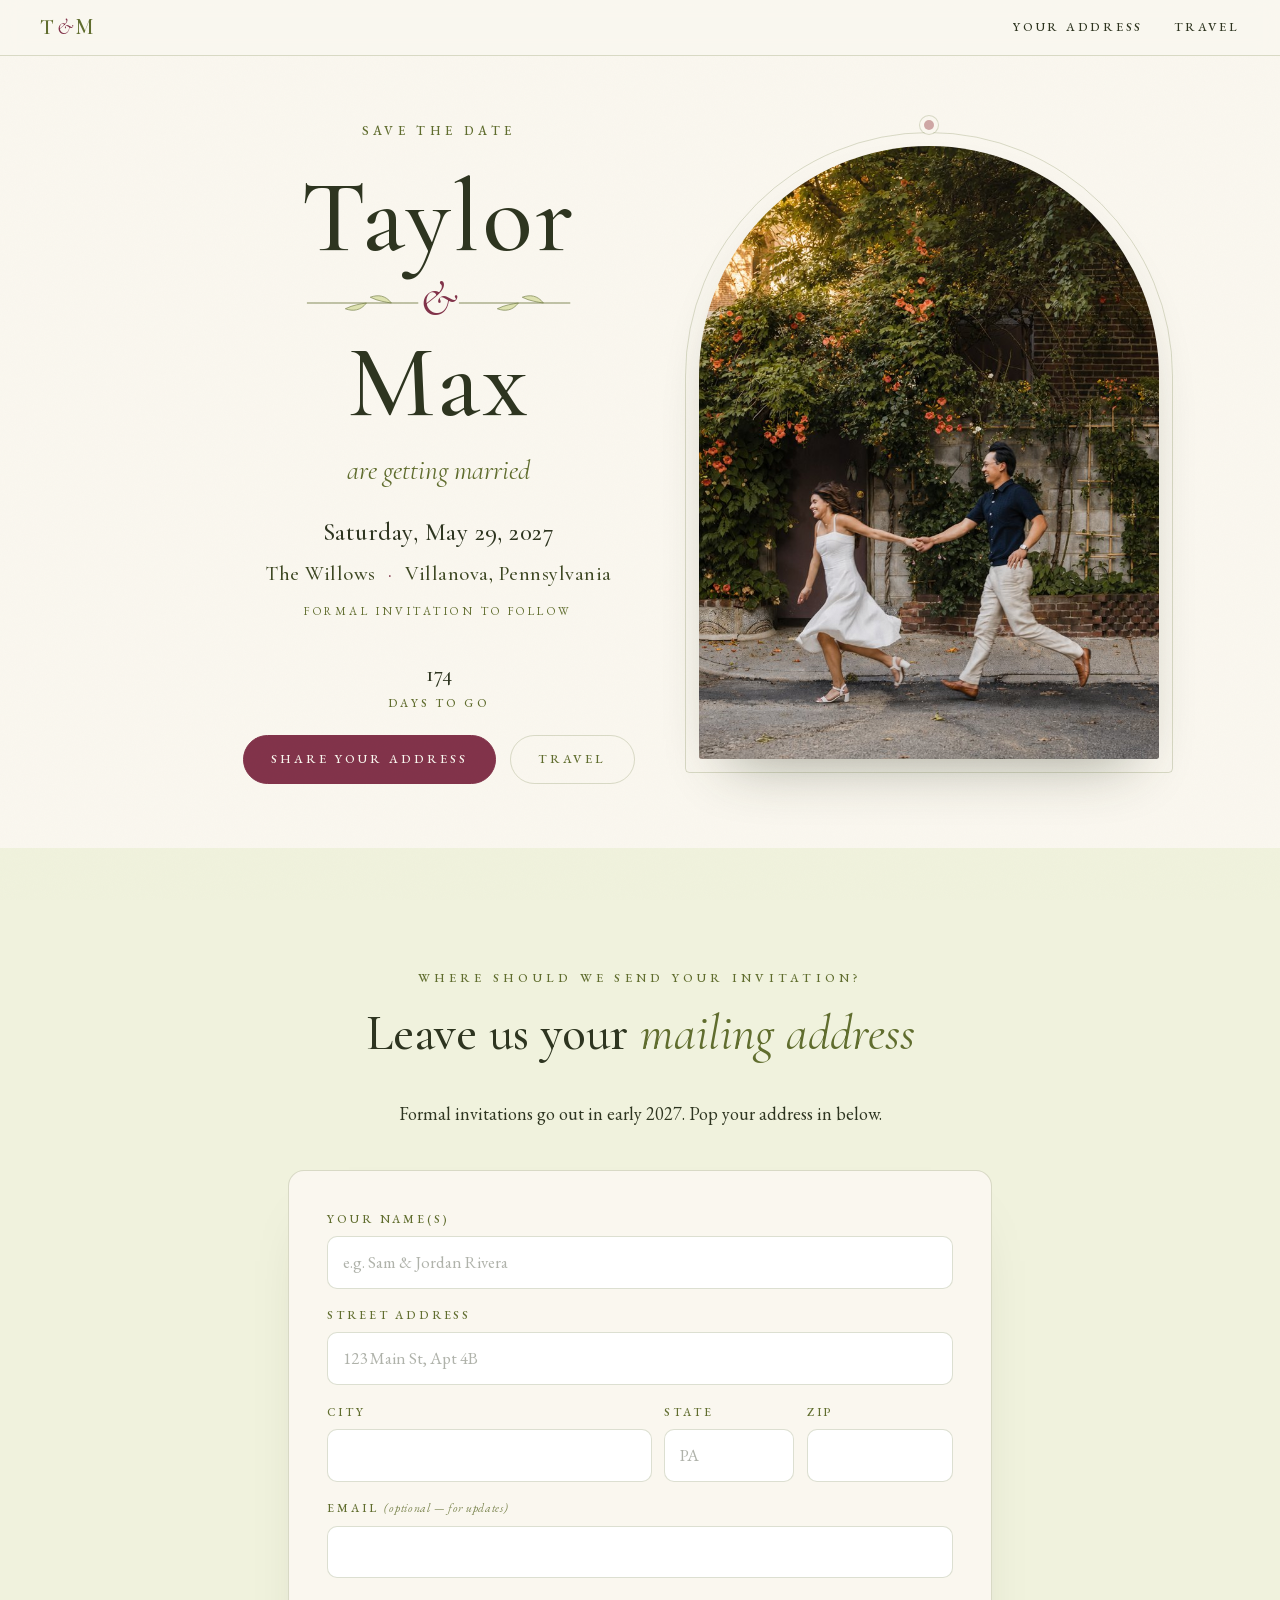
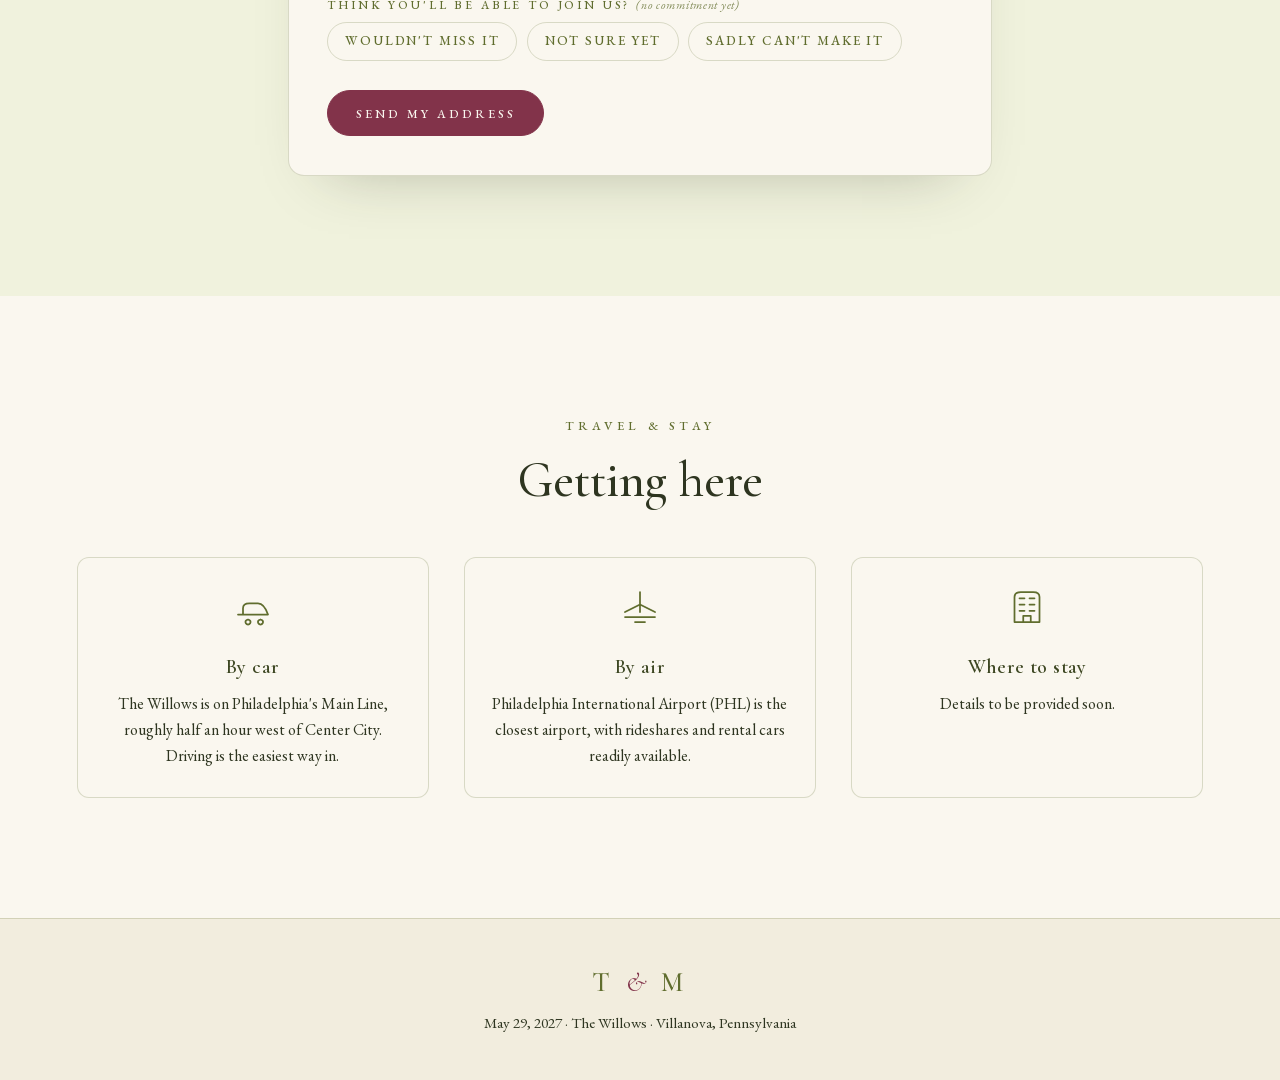
==== commit 03dfc302: "Hero + link-preview image: Max's edited running photo (weddingwebsitethumbnail)" ====
--- a/index.html
+++ b/index.html
@@ -51,7 +51,7 @@
     </div>
   </div>
   <figure class="hero-photo reveal-photo">
-    <img src="/img/p150-md.jpg" srcset="/img/p150-md.jpg 733w, /img/p150-lg.jpg 1067w" sizes="(max-width: 900px) 92vw, 44vw" width="733" height="1100" alt="Taylor and Max kissing in a doorway, Taylor's heel kicked up" fetchpriority="high" decoding="async">
+    <img src="/img/prun-md.jpg" srcset="/img/prun-sm.jpg 427w, /img/prun-md.jpg 733w, /img/prun-lg.jpg 852w" sizes="(max-width: 900px) 92vw, 44vw" width="733" height="1588" alt="Taylor and Max running hand in hand past a wall of trumpet vine" fetchpriority="high" decoding="async">
   </figure>
 </section>
 
--- a/css/styles.css
+++ b/css/styles.css
@@ -135,7 +135,7 @@
 
 .hero-photo{ position:relative; justify-self:start; width:min(100%,460px); }
 .hero-photo img{
-  width:100%; height:auto; aspect-ratio:3/4; object-fit:cover; object-position:34% 50%;
+  width:100%; height:auto; aspect-ratio:3/4; object-fit:cover; object-position:50% 78%;
   border-radius:999px 999px 12px 12px;
   box-shadow:0 30px 60px -30px rgba(46,53,32,.45);
 }
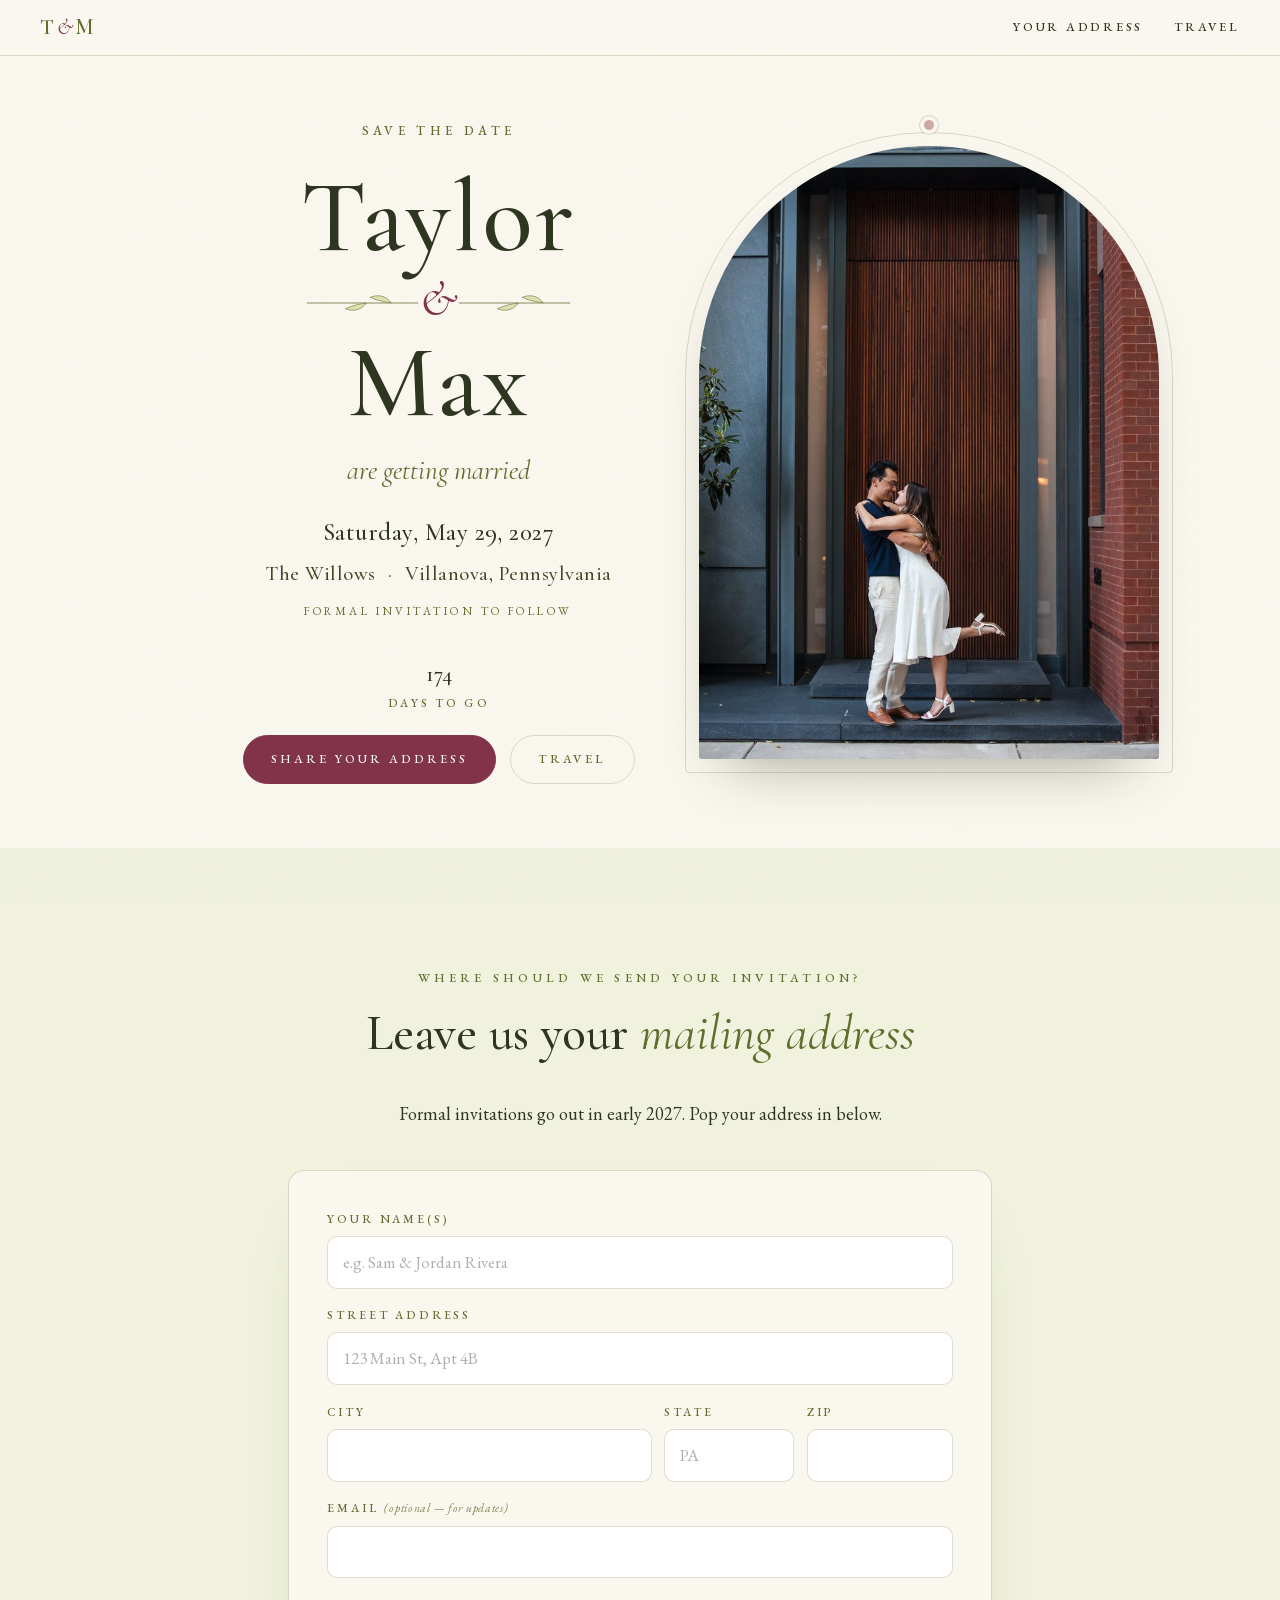
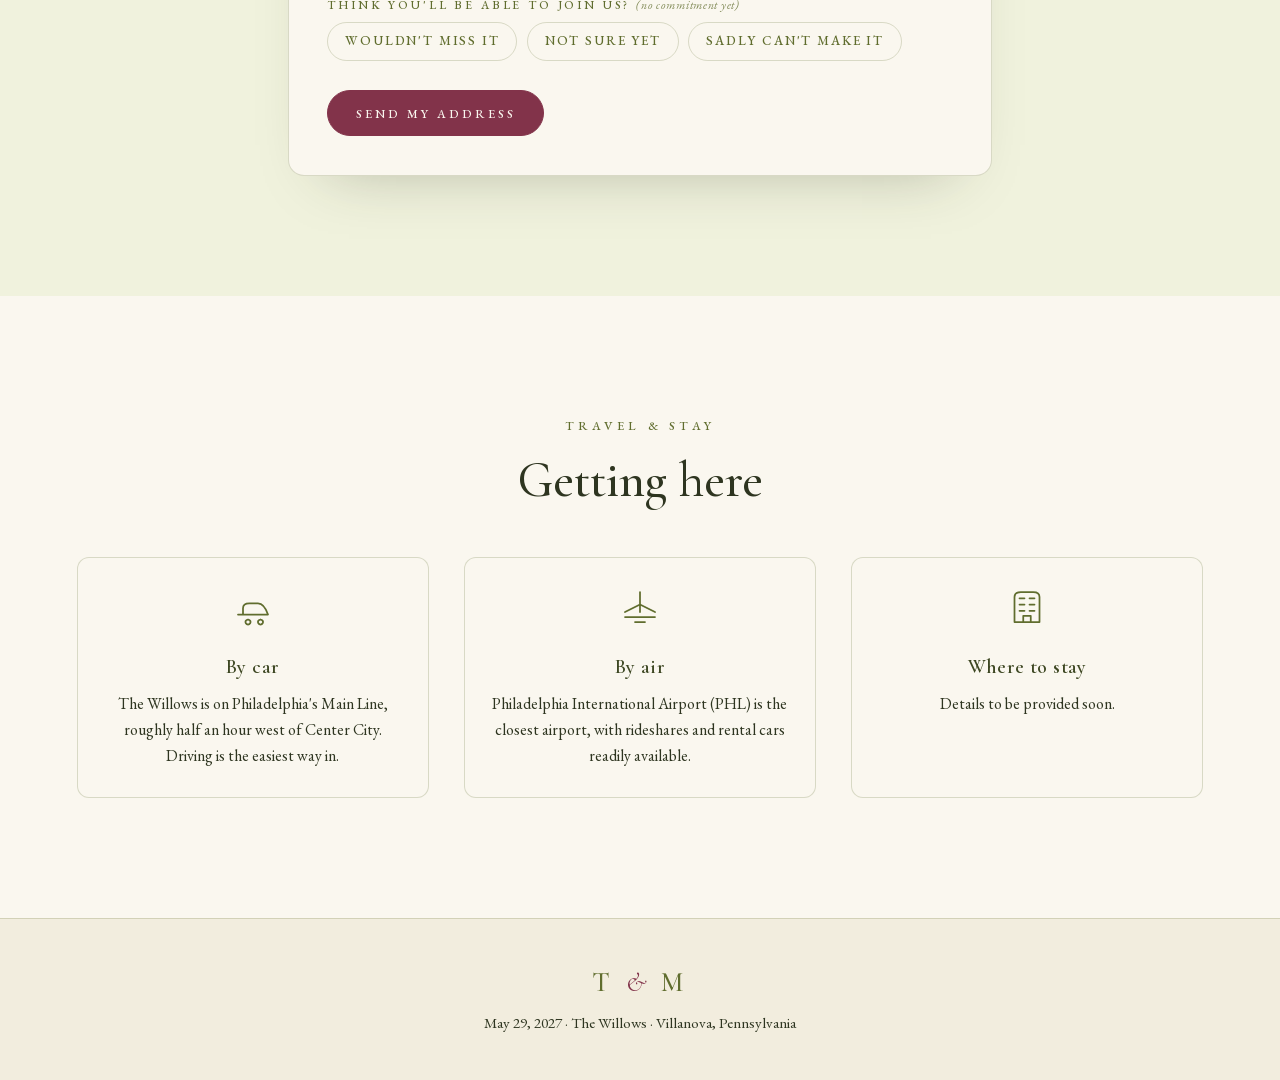
==== commit cb7b1225: "Doorway photo back as hero (feet in frame); running photo as square link-preview image" ====
--- a/index.html
+++ b/index.html
@@ -12,7 +12,7 @@
 <meta property="og:url" content="https://maxandtaylor2027.com/">
 <meta property="og:image" content="https://maxandtaylor2027.com/img/og.jpg">
 <meta property="og:image:width" content="1200">
-<meta property="og:image:height" content="630">
+<meta property="og:image:height" content="1200">
 <meta name="theme-color" content="#FAF7EF">
 <link rel="icon" href="/favicon.svg" type="image/svg+xml">
 <link rel="preload" href="/fonts/CormorantGaramond-400.woff2" as="font" type="font/woff2" crossorigin>
@@ -51,7 +51,7 @@
     </div>
   </div>
   <figure class="hero-photo reveal-photo">
-    <img src="/img/prun-md.jpg" srcset="/img/prun-sm.jpg 427w, /img/prun-md.jpg 733w, /img/prun-lg.jpg 852w" sizes="(max-width: 900px) 92vw, 44vw" width="733" height="1588" alt="Taylor and Max running hand in hand past a wall of trumpet vine" fetchpriority="high" decoding="async">
+    <img src="/img/p150-md.jpg" srcset="/img/p150-md.jpg 733w, /img/p150-lg.jpg 1067w" sizes="(max-width: 900px) 92vw, 44vw" width="733" height="1100" alt="Taylor and Max kissing in a doorway, Taylor's heel kicked up" fetchpriority="high" decoding="async">
   </figure>
 </section>
 
--- a/css/styles.css
+++ b/css/styles.css
@@ -135,7 +135,7 @@
 
 .hero-photo{ position:relative; justify-self:start; width:min(100%,460px); }
 .hero-photo img{
-  width:100%; height:auto; aspect-ratio:3/4; object-fit:cover; object-position:50% 78%;
+  width:100%; height:auto; aspect-ratio:3/4; object-fit:cover; object-position:34% 100%;
   border-radius:999px 999px 12px 12px;
   box-shadow:0 30px 60px -30px rgba(46,53,32,.45);
 }
